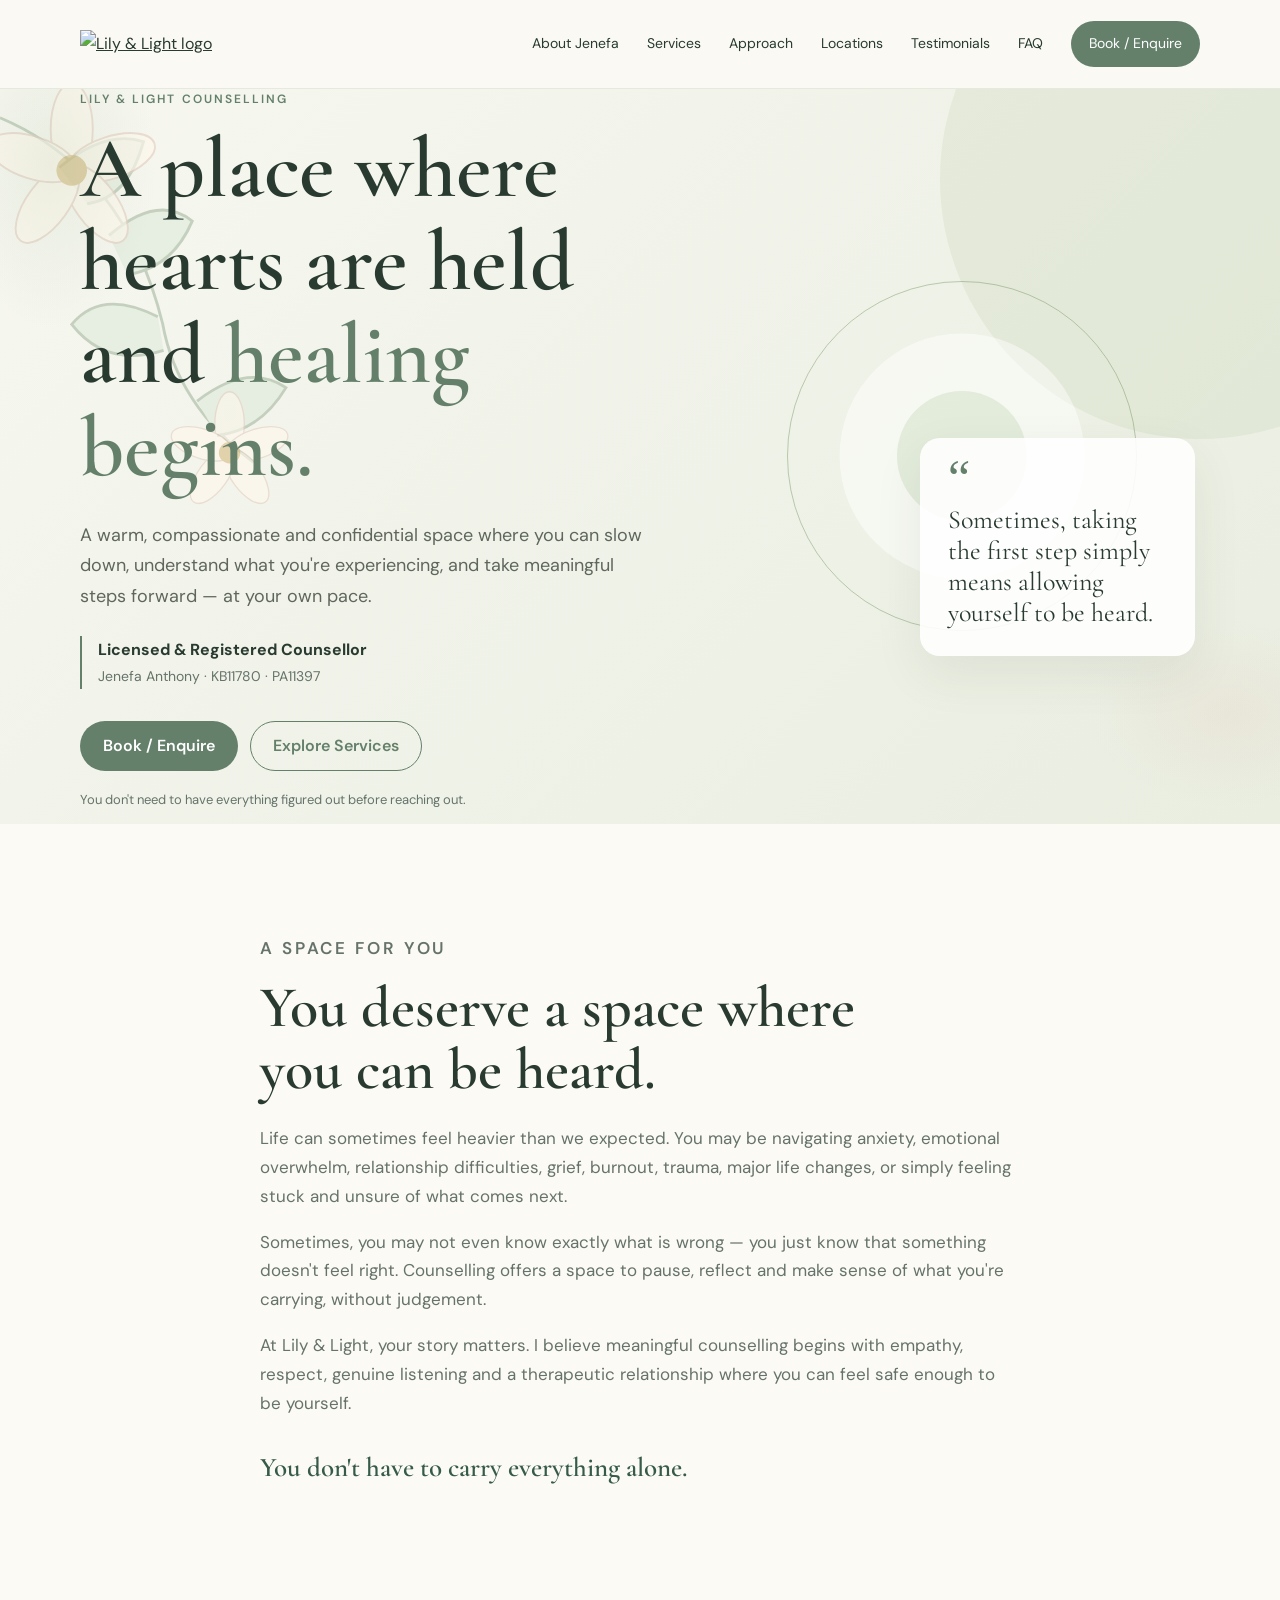
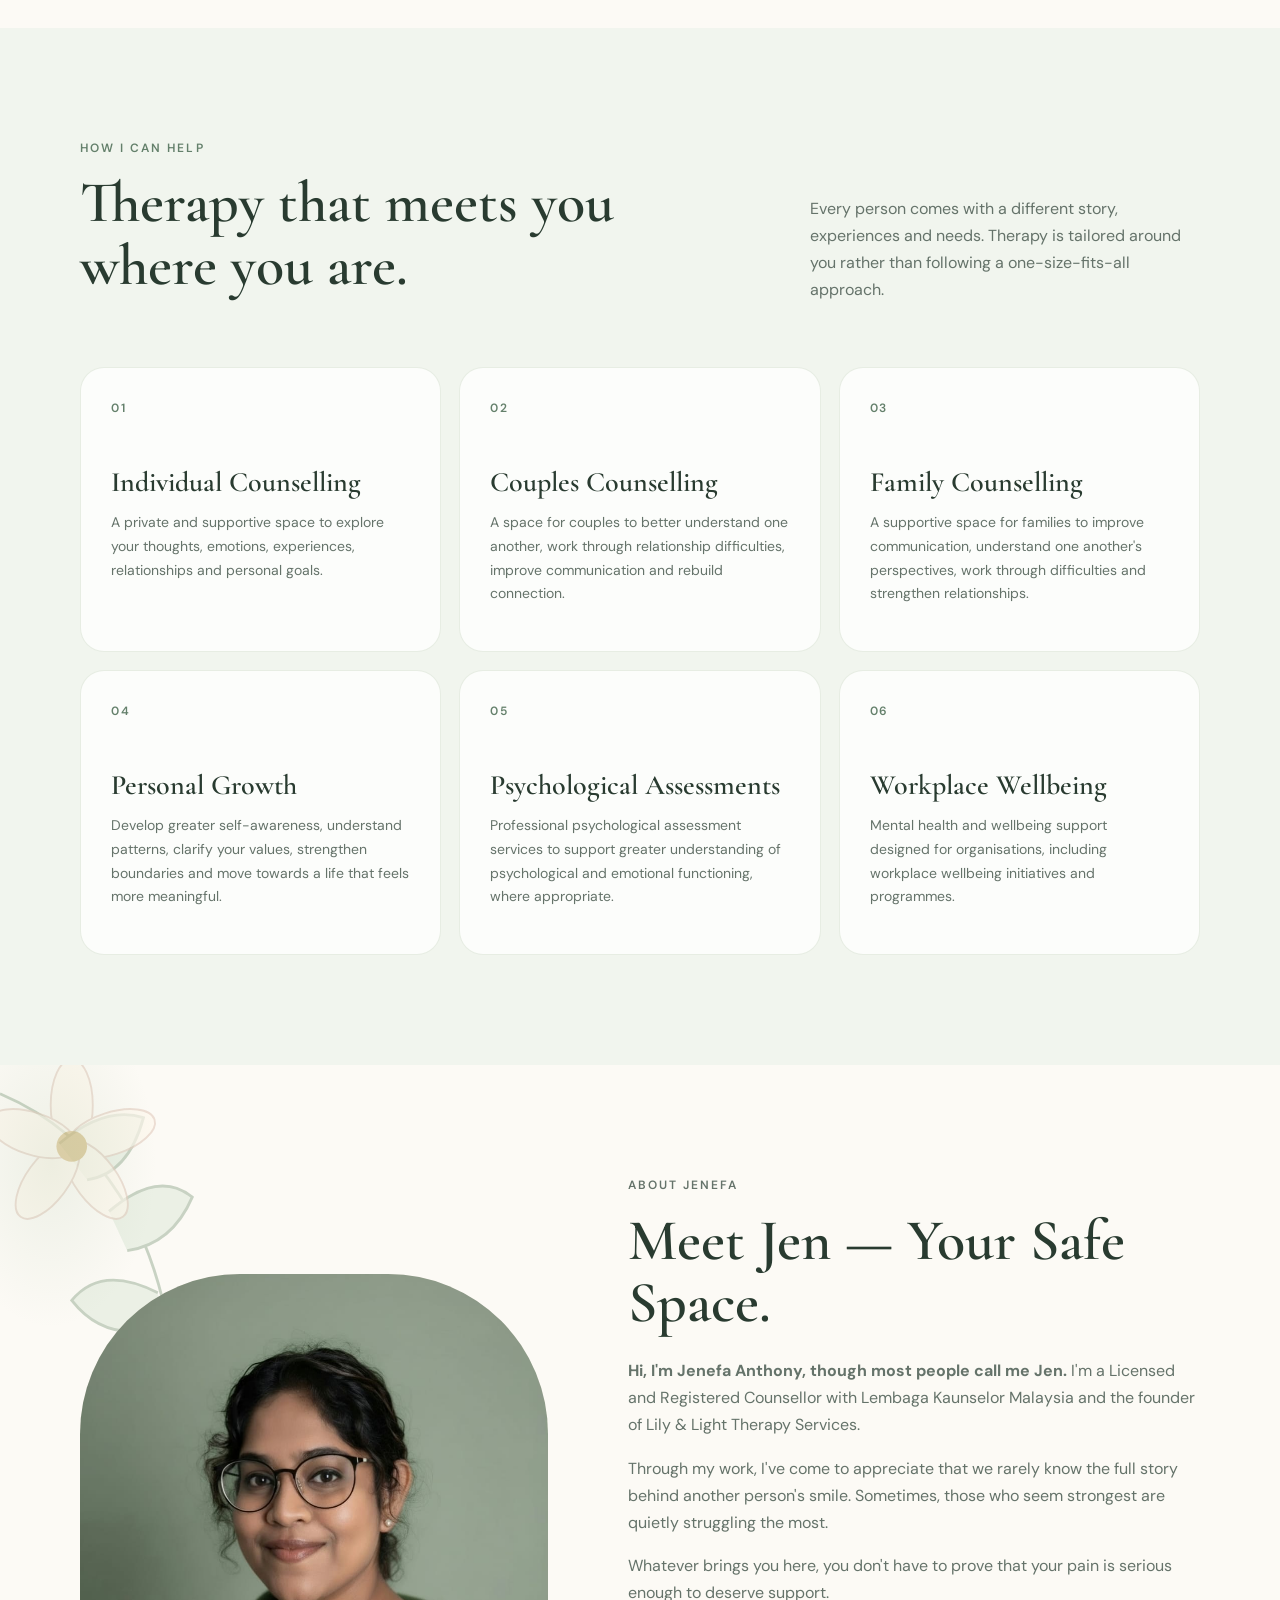
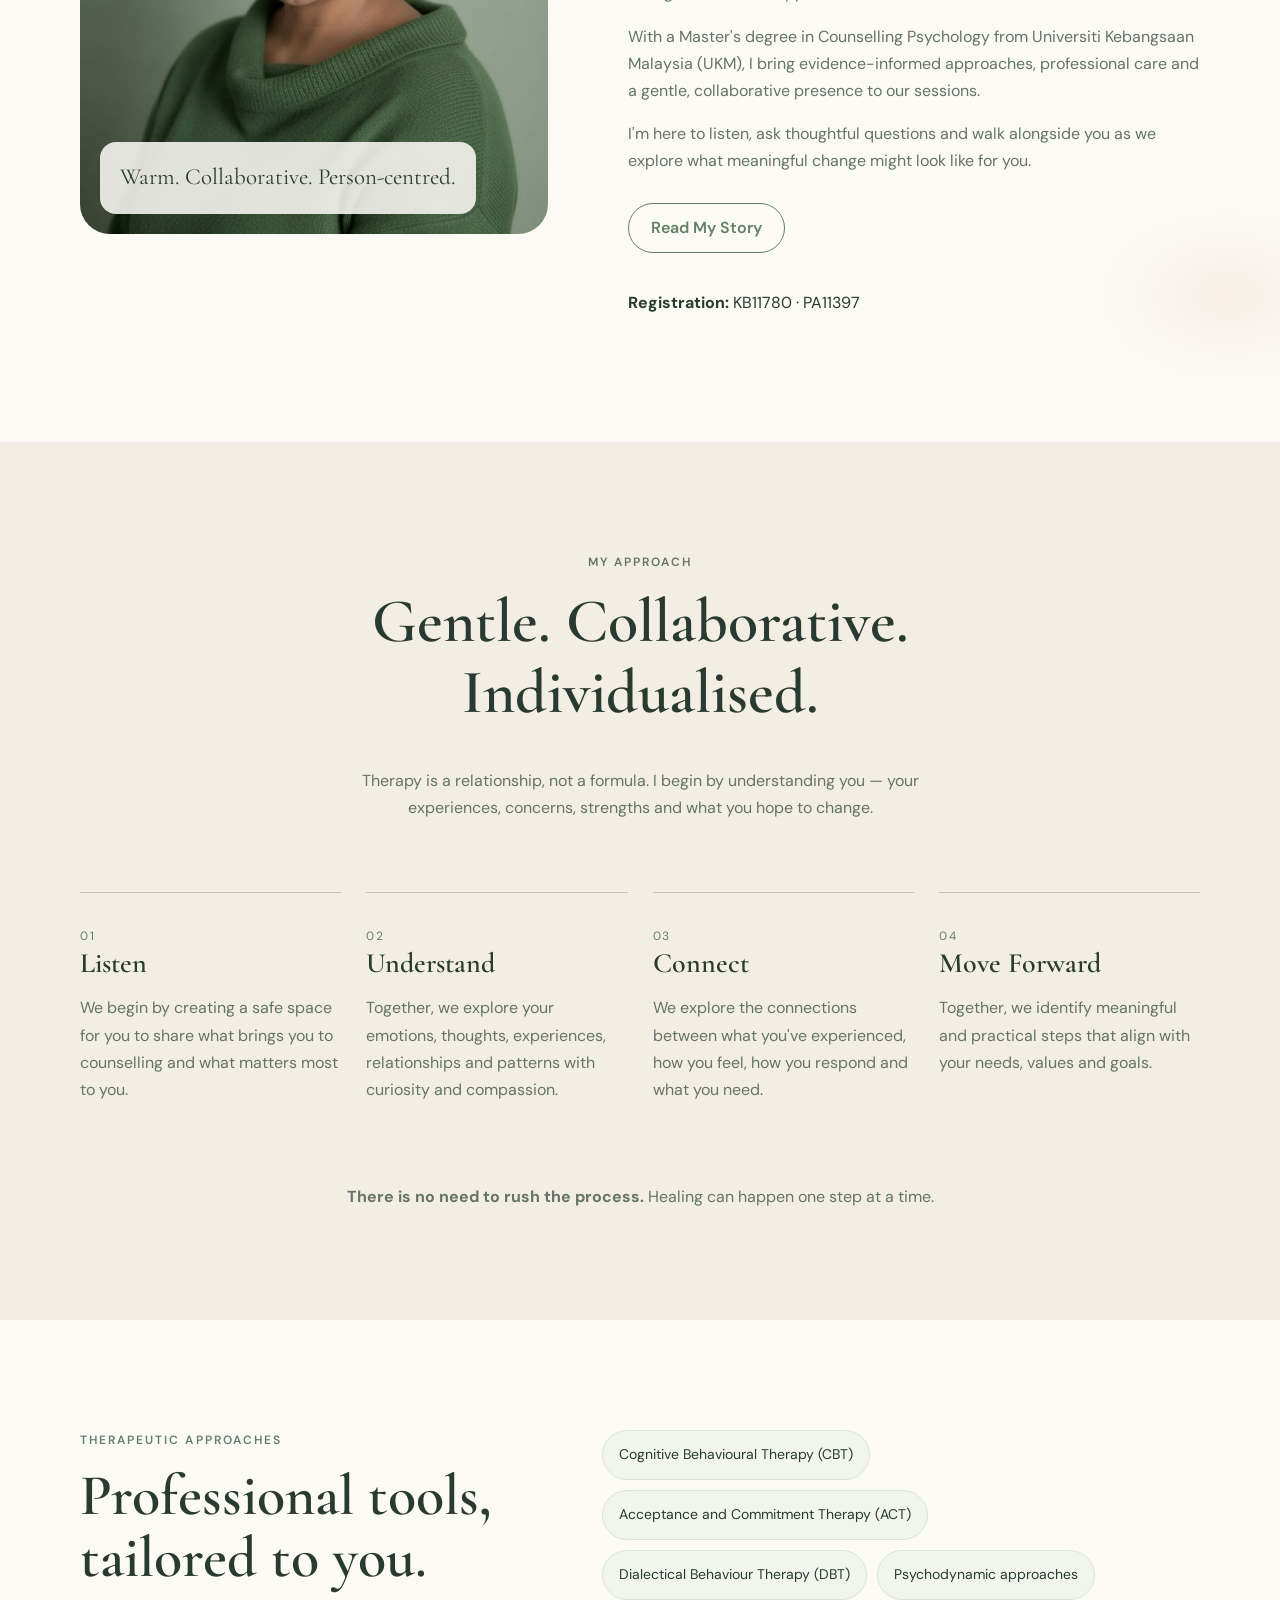
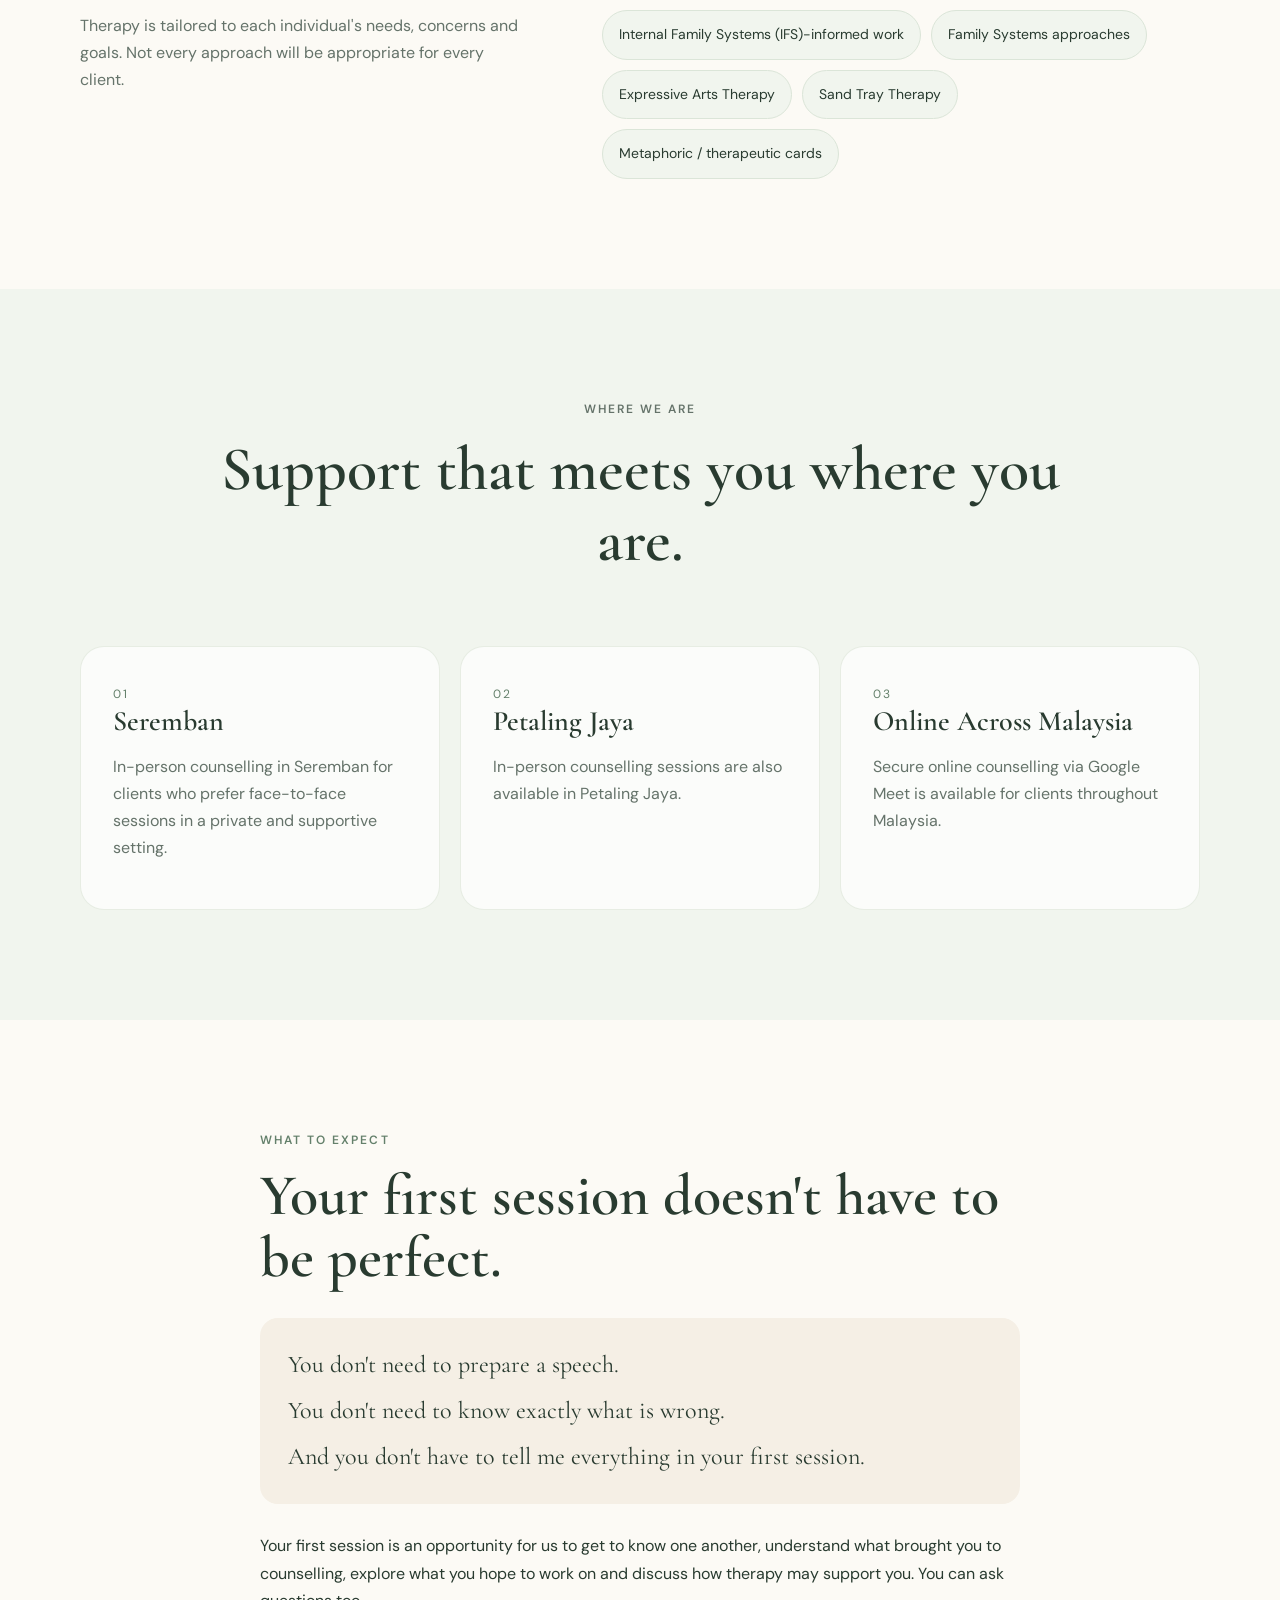
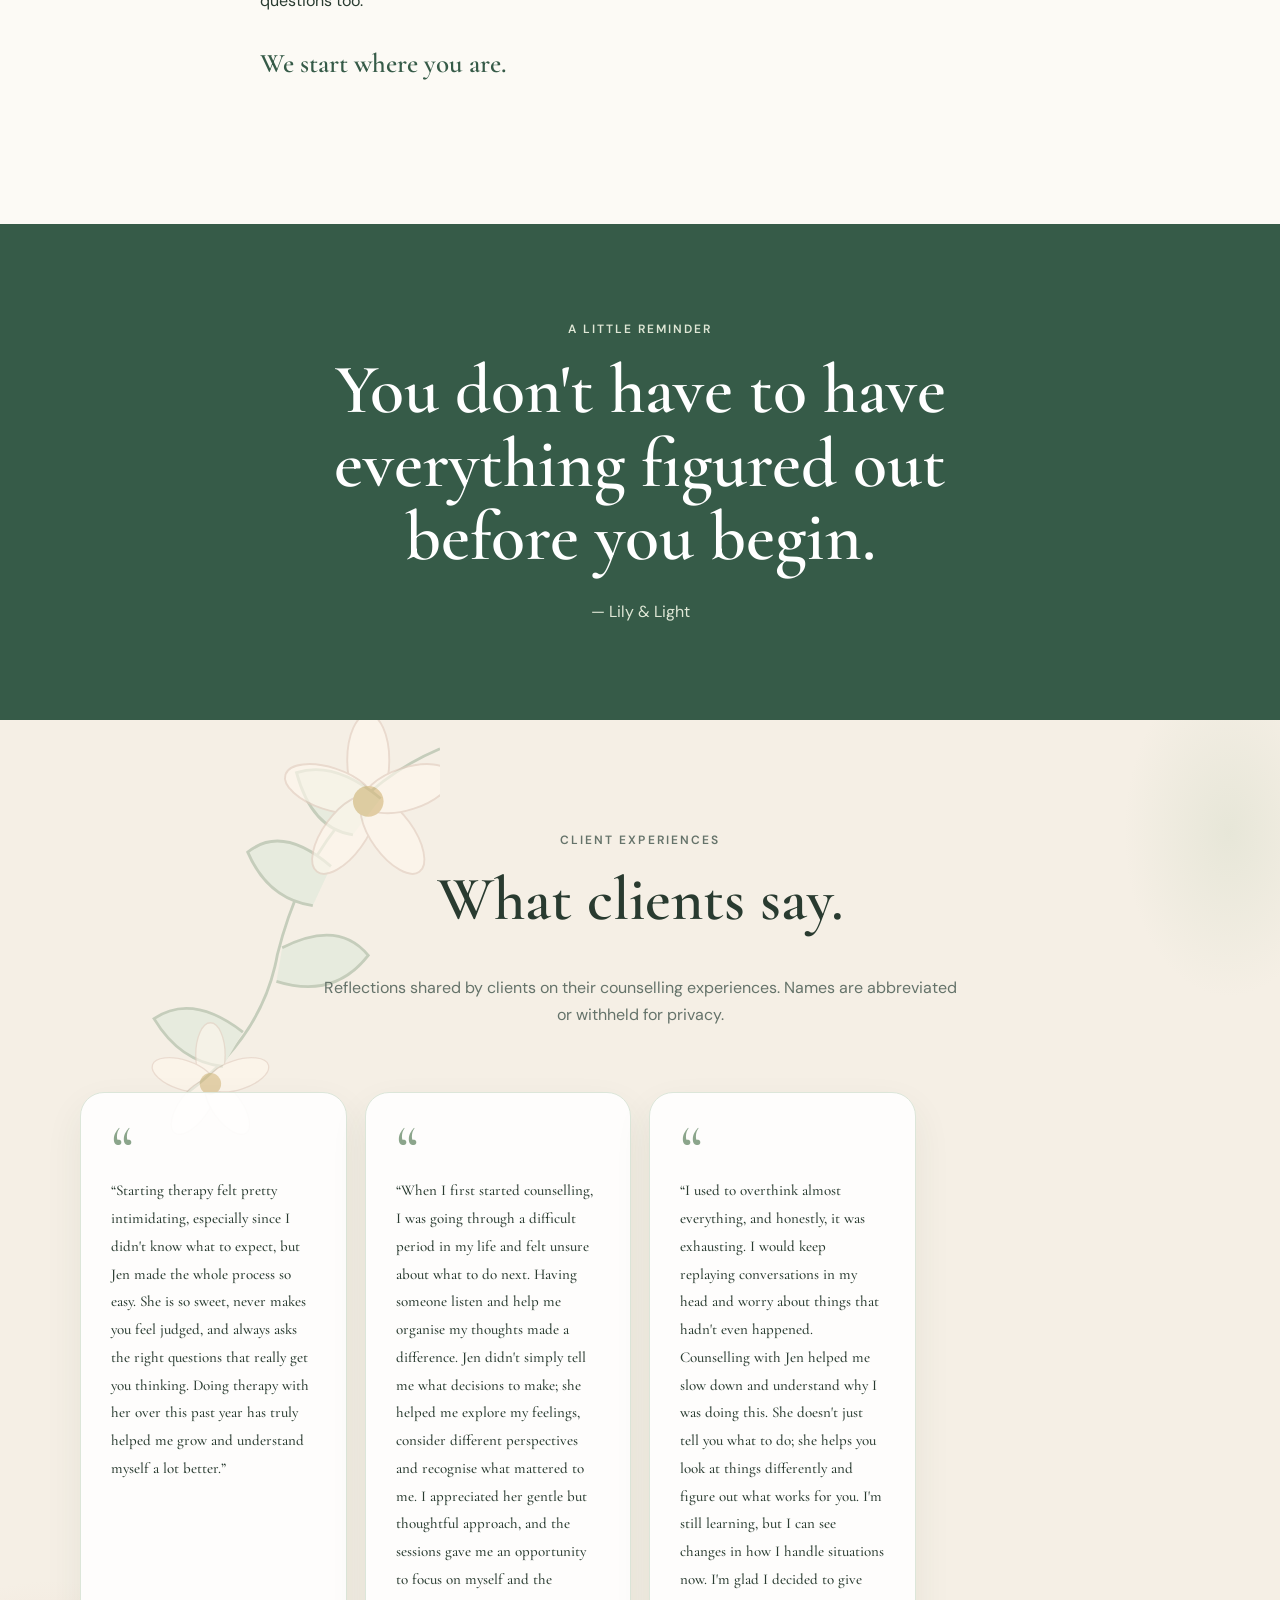
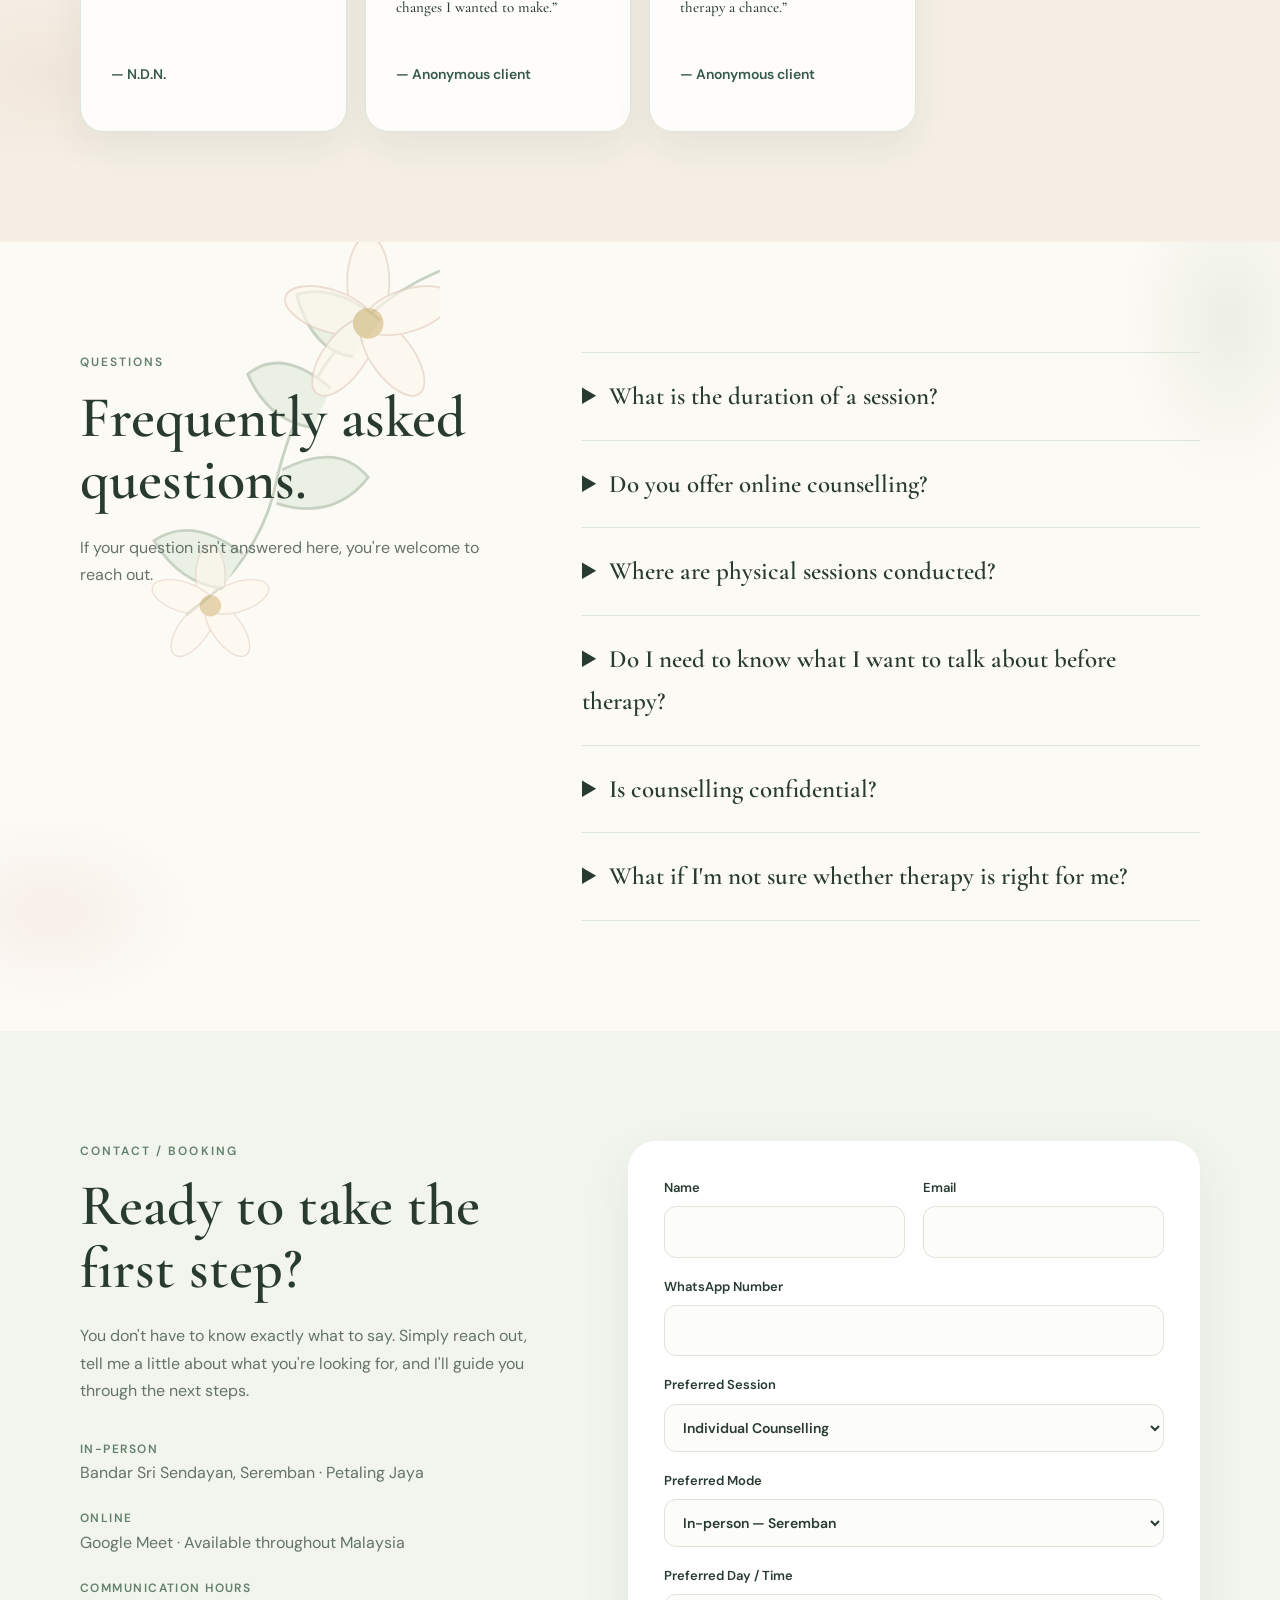
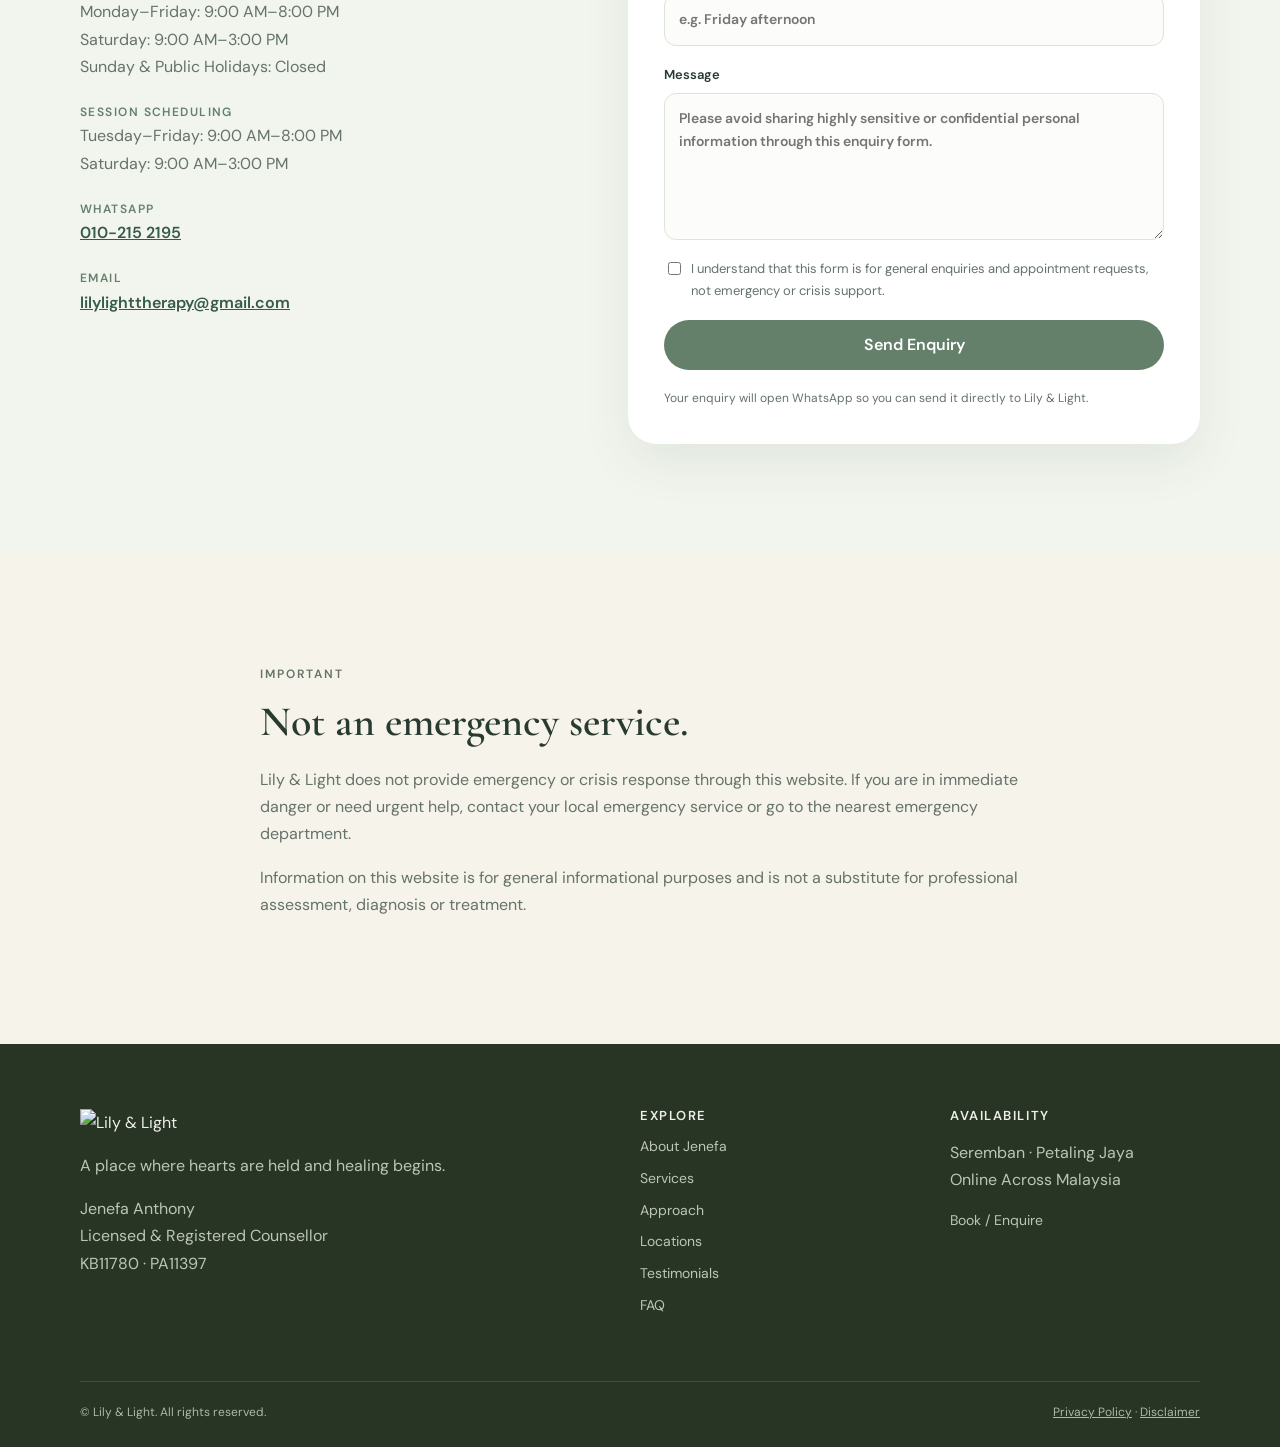
==== index.html @ 62857e17 "Latest Version" ====
<!doctype html>
<html lang="en">
<head>
  <meta charset="utf-8">
  <meta name="viewport" content="width=device-width, initial-scale=1">
  <meta name="description" content="Lily & Light offers warm, compassionate and confidential counselling with Jenefa Anthony, Licensed & Registered Counsellor. In-person in Seremban and Petaling Jaya, and online across Malaysia.">
  <meta name="keywords" content="counselling Malaysia, counsellor Seremban, counsellor Petaling Jaya, online counselling Malaysia, couples counselling, Lily and Light">
  <meta name="author" content="Lily & Light">
  <meta name="theme-color" content="#55783c">
  <meta property="og:title" content="Lily & Light | Counselling with Jenefa Anthony">
  <meta property="og:description" content="A place where hearts are held and healing begins.">
  <meta property="og:type" content="website">
  <meta property="og:image" content="jenefa.jpg">
  <title>Lily & Light | Counselling with Jenefa Anthony</title>
  <link rel="icon" href="favicon.svg" type="image/svg+xml">
  <link rel="stylesheet" href="style.css">
</head>
<body>
  <a class="skip-link" href="#main">Skip to content</a>
  <header class="site-header" id="top">
    <div class="container nav-wrap">
      <a class="brand" href="#home" aria-label="Lily & Light home"><img src="logo.png" alt="Lily & Light logo"></a>
      <button class="menu-toggle" type="button" aria-expanded="false" aria-controls="site-nav" aria-label="Open menu"><span></span><span></span><span></span></button>
      <nav id="site-nav" class="site-nav" aria-label="Primary navigation">
        <a href="#about">About Jenefa</a><a href="#services">Services</a><a href="#approach">Approach</a><a href="#locations">Locations</a><a href="#testimonials">Testimonials</a><a href="#faq">FAQ</a><a href="#contact" class="nav-cta">Book / Enquire</a>
      </nav>
    </div>
  </header>

  <main id="main">
    <section class="hero" id="home">
      <div class="hero-glow"></div>
      <div class="container hero-grid">
        <div class="hero-copy">
          <p class="eyebrow">LILY &amp; LIGHT COUNSELLING</p>
          <h1>A place where hearts are held and <em>healing begins.</em></h1>
          <p class="hero-text">A warm, compassionate and confidential space where you can slow down, understand what you're experiencing, and take meaningful steps forward — at your own pace.</p>
          <div class="credential"><strong>Licensed &amp; Registered Counsellor</strong><span>Jenefa Anthony · KB11780 · PA11397</span></div>
          <div class="hero-actions"><a class="button button-primary" href="#contact">Book / Enquire</a><a class="button button-ghost" href="#services">Explore Services</a></div>
          <p class="microcopy">You don't need to have everything figured out before reaching out.</p>
        </div>
        <div class="hero-art" aria-hidden="true"><div class="sun-ring"></div><div class="quote-card"><span class="quote-mark">“</span><p>Sometimes, taking the first step simply means allowing yourself to be heard.</p></div></div>
      </div>
    </section>

    <section class="intro section">
      <div class="container narrow">
        <p class="eyebrow">A SPACE FOR YOU</p><h2>You deserve a space where you can be heard.</h2>
        <p>Life can sometimes feel heavier than we expected. You may be navigating anxiety, emotional overwhelm, relationship difficulties, grief, burnout, trauma, major life changes, or simply feeling stuck and unsure of what comes next.</p>
        <p>Sometimes, you may not even know exactly what is wrong — you just know that something doesn't feel right. Counselling offers a space to pause, reflect and make sense of what you're carrying, without judgement.</p>
        <p>At Lily &amp; Light, your story matters. I believe meaningful counselling begins with empathy, respect, genuine listening and a therapeutic relationship where you can feel safe enough to be yourself.</p>
        <p class="callout">You don't have to carry everything alone.</p>
      </div>
    </section>

    <section class="section services-section" id="services">
      <div class="container">
        <div class="section-heading"><div><p class="eyebrow">HOW I CAN HELP</p><h2>Therapy that meets you where you are.</h2></div><p>Every person comes with a different story, experiences and needs. Therapy is tailored around you rather than following a one-size-fits-all approach.</p></div>
        <div class="service-grid service-grid-wide">
          <article class="service-card"><div class="icon">01</div><h3>Individual Counselling</h3><p>A private and supportive space to explore your thoughts, emotions, experiences, relationships and personal goals.</p></article>
          <article class="service-card"><div class="icon">02</div><h3>Couples Counselling</h3><p>A space for couples to better understand one another, work through relationship difficulties, improve communication and rebuild connection.</p></article>
          <article class="service-card"><div class="icon">03</div><h3>Family Counselling</h3><p>A supportive space for families to improve communication, understand one another's perspectives, work through difficulties and strengthen relationships.</p></article>
          <article class="service-card"><div class="icon">04</div><h3>Personal Growth</h3><p>Develop greater self-awareness, understand patterns, clarify your values, strengthen boundaries and move towards a life that feels more meaningful.</p></article>
          <article class="service-card"><div class="icon">05</div><h3>Psychological Assessments</h3><p>Professional psychological assessment services to support greater understanding of psychological and emotional functioning, where appropriate.</p></article>
          <article class="service-card"><div class="icon">06</div><h3>Workplace Wellbeing</h3><p>Mental health and wellbeing support designed for organisations, including workplace wellbeing initiatives and programmes.</p></article>
        </div>
      </div>
    </section>

    <!-- Profile photo: upload your image as jenefa.jpg in the same folder as index.html. -->
    <section class="split-section section" id="about">
      <div class="container split-grid">
        <div class="image-panel profile-image-panel">
          <img src="jenefa.jpg" alt="Jenefa Anthony, Licensed and Registered Counsellor" class="profile-photo">
          <p class="image-caption">Warm. Collaborative. Person-centred.</p>
        </div>
        <div class="content-panel"><p class="eyebrow">ABOUT JENEFA</p><h2>Meet Jen — Your Safe Space.</h2>
<p><strong>Hi, I'm Jenefa Anthony, though most people call me Jen.</strong> I'm a Licensed and Registered Counsellor with Lembaga Kaunselor Malaysia and the founder of Lily &amp; Light Therapy Services.</p>
<p>Through my work, I've come to appreciate that we rarely know the full story behind another person's smile. Sometimes, those who seem strongest are quietly struggling the most.</p>
<p>Whatever brings you here, you don't have to prove that your pain is serious enough to deserve support.</p>
<p>With a Master's degree in Counselling Psychology from Universiti Kebangsaan Malaysia (UKM), I bring evidence-informed approaches, professional care and a gentle, collaborative presence to our sessions.</p>
<p>I'm here to listen, ask thoughtful questions and walk alongside you as we explore what meaningful change might look like for you.</p>
<a class="button button-ghost about-read-more" href="meet-jen.html">Read My Story</a>
<p class="registration"><strong>Registration:</strong> KB11780 · PA11397</p></div>
      </div>
    </section>

    <section class="approach section" id="approach">
      <div class="container">
        <div class="section-heading centered"><p class="eyebrow">MY APPROACH</p><h2>Gentle. Collaborative. Individualised.</h2><p>Therapy is a relationship, not a formula. I begin by understanding you — your experiences, concerns, strengths and what you hope to change.</p></div>
        <div class="approach-grid approach-four">
          <div><span>01</span><h3>Listen</h3><p>We begin by creating a safe space for you to share what brings you to counselling and what matters most to you.</p></div>
          <div><span>02</span><h3>Understand</h3><p>Together, we explore your emotions, thoughts, experiences, relationships and patterns with curiosity and compassion.</p></div>
          <div><span>03</span><h3>Connect</h3><p>We explore the connections between what you've experienced, how you feel, how you respond and what you need.</p></div>
          <div><span>04</span><h3>Move Forward</h3><p>Together, we identify meaningful and practical steps that align with your needs, values and goals.</p></div>
        </div>
        <p class="approach-note"><strong>There is no need to rush the process.</strong> Healing can happen one step at a time.</p>
      </div>
    </section>

    <section class="section methods">
      <div class="container methods-grid"><div><p class="eyebrow">THERAPEUTIC APPROACHES</p><h2>Professional tools, tailored to you.</h2><p>Therapy is tailored to each individual's needs, concerns and goals. Not every approach will be appropriate for every client.</p></div>
        <div class="method-list"><span>Cognitive Behavioural Therapy (CBT)</span><span>Acceptance and Commitment Therapy (ACT)</span><span>Dialectical Behaviour Therapy (DBT)</span><span>Psychodynamic approaches</span><span>Internal Family Systems (IFS)-informed work</span><span>Family Systems approaches</span><span>Expressive Arts Therapy</span><span>Sand Tray Therapy</span><span>Metaphoric / therapeutic cards</span></div>
      </div>
    </section>

    <section class="section locations" id="locations">
      <div class="container"><div class="section-heading centered"><p class="eyebrow">WHERE WE ARE</p><h2>Support that meets you where you are.</h2></div>
        <div class="location-grid"><article><span>01</span><h3>Seremban</h3><p>In-person counselling in Seremban for clients who prefer face-to-face sessions in a private and supportive setting.</p></article><article><span>02</span><h3>Petaling Jaya</h3><p>In-person counselling sessions are also available in Petaling Jaya.</p></article><article><span>03</span><h3>Online Across Malaysia</h3><p>Secure online counselling via Google Meet is available for clients throughout Malaysia.</p></article></div>
      </div>
    </section>

    <section class="section expect">
      <div class="container narrow"><p class="eyebrow">WHAT TO EXPECT</p><h2>Your first session doesn't have to be perfect.</h2><div class="expect-lines"><p>You don't need to prepare a speech.</p><p>You don't need to know exactly what is wrong.</p><p>And you don't have to tell me everything in your first session.</p></div><p>Your first session is an opportunity for us to get to know one another, understand what brought you to counselling, explore what you hope to work on and discuss how therapy may support you. You can ask questions too.</p><p class="callout">We start where you are.</p></div>
    </section>

    <section class="quote-section"><div class="container quote-inner"><p class="eyebrow">A LITTLE REMINDER</p><blockquote>You don't have to have everything figured out before you begin.</blockquote><p class="quote-sign">— Lily &amp; Light</p></div></section>


    <section class="section testimonials" id="testimonials">
      <div class="container">
        <div class="section-heading centered">
          <p class="eyebrow">CLIENT EXPERIENCES</p>
          <h2>What clients say.</h2>
          <p>Reflections shared by clients on their counselling experiences. Names are abbreviated or withheld for privacy.</p>
        </div>
        <div class="service-grid"><article class="service-card testimonial-card"><span class="testimonial-mark" aria-hidden="true">“</span><blockquote>“Starting therapy felt pretty intimidating, especially since I didn&#x27;t know what to expect, but Jen made the whole process so easy. She is so sweet, never makes you feel judged, and always asks the right questions that really get you thinking. Doing therapy with her over this past year has truly helped me grow and understand myself a lot better.”</blockquote><p class="testimonial-author">— N.D.N.</p></article>
<article class="service-card testimonial-card"><span class="testimonial-mark" aria-hidden="true">“</span><blockquote>“When I first started counselling, I was going through a difficult period in my life and felt unsure about what to do next. Having someone listen and help me organise my thoughts made a difference. Jen didn&#x27;t simply tell me what decisions to make; she helped me explore my feelings, consider different perspectives and recognise what mattered to me. I appreciated her gentle but thoughtful approach, and the sessions gave me an opportunity to focus on myself and the changes I wanted to make.”</blockquote><p class="testimonial-author">— Anonymous client</p></article>
<article class="service-card testimonial-card"><span class="testimonial-mark" aria-hidden="true">“</span><blockquote>“I used to overthink almost everything, and honestly, it was exhausting. I would keep replaying conversations in my head and worry about things that hadn&#x27;t even happened. Counselling with Jen helped me slow down and understand why I was doing this. She doesn&#x27;t just tell you what to do; she helps you look at things differently and figure out what works for you. I&#x27;m still learning, but I can see changes in how I handle situations now. I&#x27;m glad I decided to give therapy a chance.”</blockquote><p class="testimonial-author">— Anonymous client</p></article></div>
      </div>
    </section>

    <section class="faq section" id="faq">
      <div class="container faq-grid"><div><p class="eyebrow">QUESTIONS</p><h2>Frequently asked questions.</h2><p class="faq-intro">If your question isn't answered here, you're welcome to reach out.</p></div>
        <div class="accordion">
          <details><summary>What is the duration of a session?</summary><p>Individual counselling sessions are <strong>60 minutes</strong>, while couples counselling sessions are <strong>90 minutes</strong>.</p></details>
          <details><summary>Do you offer online counselling?</summary><p>Yes. Online counselling is available via Google Meet for clients throughout Malaysia.</p></details>
          <details><summary>Where are physical sessions conducted?</summary><p>In-person counselling is available in <strong>Bandar Sri Sendayan, Seremban</strong>, and <strong>Petaling Jaya</strong>.</p></details>
          <details><summary>Do I need to know what I want to talk about before therapy?</summary><p>No. You don't need to have everything figured out before reaching out. We can begin by exploring what is currently happening and what brought you to counselling.</p></details>
          <details><summary>Is counselling confidential?</summary><p>Counselling is confidential within the applicable professional, legal and safeguarding requirements. The limits of confidentiality will be explained clearly during the counselling process and informed consent.</p></details>
          <details><summary>What if I'm not sure whether therapy is right for me?</summary><p>That's completely okay. You can reach out with your questions first. We can discuss what you're looking for and whether counselling may be appropriate for your needs.</p></details>
        </div>
      </div>
    </section>
    <section class="contact section" id="contact">
      <div class="container contact-grid"><div class="contact-copy"><p class="eyebrow">CONTACT / BOOKING</p><h2>Ready to take the first step?</h2><p>You don't have to know exactly what to say. Simply reach out, tell me a little about what you're looking for, and I'll guide you through the next steps.</p>
        <div class="contact-details">
          <div><span>In-person</span><p>Bandar Sri Sendayan, Seremban · Petaling Jaya</p></div>
          <div><span>Online</span><p>Google Meet · Available throughout Malaysia</p></div>
          <div><span>Communication Hours</span><p>Monday–Friday: 9:00 AM–8:00 PM<br>Saturday: 9:00 AM–3:00 PM<br>Sunday &amp; Public Holidays: Closed</p></div>
          <div><span>Session Scheduling</span><p>Tuesday–Friday: 9:00 AM–8:00 PM<br>Saturday: 9:00 AM–3:00 PM</p></div>
          <div><span>WhatsApp</span><p><a href="https://wa.me/60102152195" target="_blank" rel="noopener">010-215 2195</a></p></div>
          <div><span>Email</span><p><a href="mailto:lilylighttherapy@gmail.com">lilylighttherapy@gmail.com</a></p></div>
        </div>
      </div>

      <form class="booking-form" id="bookingForm">
        <div class="form-row"><label>Name<input type="text" name="name" autocomplete="name" required></label><label>Email<input type="email" name="email" autocomplete="email" required></label></div>
        <label>WhatsApp Number<input type="tel" name="whatsapp" autocomplete="tel"></label>
        <label>Preferred Session<select name="enquiry"><option>Individual Counselling</option><option>Couples Counselling</option><option>Family Counselling</option><option>Personal Growth</option><option>Psychological Assessment</option><option>Workplace Wellbeing</option><option>Not sure / I'd like to enquire</option></select></label>
        <label>Preferred Mode<select name="mode"><option>In-person — Seremban</option><option>In-person — Petaling Jaya</option><option>Online</option><option>Not sure</option></select></label>
        <label>Preferred Day / Time<input type="text" name="preferred_time" placeholder="e.g. Friday afternoon"></label>
        <label>Message<textarea name="message" rows="5" placeholder="Please avoid sharing highly sensitive or confidential personal information through this enquiry form."></textarea></label>
        <label class="consent"><input type="checkbox" required><span>I understand that this form is for general enquiries and appointment requests, not emergency or crisis support.</span></label>
        <button class="button button-primary" type="submit">Send Enquiry</button>
        <p class="form-note" id="formNote">Your enquiry will open WhatsApp so you can send it directly to Lily &amp; Light.</p>
      </form></div>
    </section>

    <section class="disclaimer section"><div class="container narrow"><p class="eyebrow">IMPORTANT</p><h2>Not an emergency service.</h2><p>Lily &amp; Light does not provide emergency or crisis response through this website. If you are in immediate danger or need urgent help, contact your local emergency service or go to the nearest emergency department.</p><p>Information on this website is for general informational purposes and is not a substitute for professional assessment, diagnosis or treatment.</p></div></section>
  </main>

  <footer class="site-footer"><div class="container footer-grid"><div><img src="logo.png" alt="Lily & Light" class="footer-logo"><p>A place where hearts are held and healing begins.</p><p>Jenefa Anthony<br>Licensed &amp; Registered Counsellor<br>KB11780 · PA11397</p></div><div><h3>Explore</h3><a href="#about">About Jenefa</a><a href="#services">Services</a><a href="#approach">Approach</a><a href="#locations">Locations</a><a href="#testimonials">Testimonials</a><a href="#faq">FAQ</a></div><div><h3>Availability</h3><p>Seremban · Petaling Jaya<br>Online Across Malaysia</p><a href="#contact">Book / Enquire</a></div></div><div class="container footer-bottom"><span>© <span id="year"></span> Lily &amp; Light. All rights reserved.</span><span><a href="privacy.html">Privacy Policy</a> · <a href="disclaimer.html">Disclaimer</a></span></div></footer>
  <script src="script.js"></script>
</body>
</html>
---- style.css ----
@import url('https://fonts.googleapis.com/css2?family=Cormorant+Garamond:wght@500;600;700&family=DM+Sans:wght@400;500;600&display=swap');

:root {
  --green: #55783c;
  --green-dark: #36562a;
  --green-soft: #dfe7d6;
  --sage: #eef1e8;
  --cream: #faf9f4;
  --warm: #f2ede2;
  --ink: #293027;
  --muted: #6f766b;
  --line: #d9dfd3;
  --white: #ffffff;
  --shadow: 0 18px 50px rgba(45, 63, 39, .08);
  --radius: 24px;
}

* { box-sizing: border-box; }
html { scroll-behavior: smooth; }
body {
  margin: 0;
  color: var(--ink);
  background: var(--cream);
  font-family: "DM Sans", Arial, sans-serif;
  line-height: 1.7;
}
img { max-width: 100%; display: block; }
a { color: inherit; }
.container { width: min(1120px, calc(100% - 40px)); margin: 0 auto; }
.narrow { max-width: 760px; }
.section { padding: 110px 0; }

.skip-link {
  position: fixed; left: 12px; top: -60px; z-index: 1000;
  background: var(--green-dark); color: white; padding: 10px 14px;
}
.skip-link:focus { top: 12px; }

.site-header {
  position: sticky; top: 0; z-index: 100;
  background: rgba(250,249,244,.93);
  backdrop-filter: blur(14px);
  border-bottom: 1px solid rgba(85,120,60,.12);
}
.nav-wrap { min-height: 88px; display: flex; align-items: center; justify-content: space-between; gap: 24px; }
.brand img { width: 180px; height: auto; }
.site-nav { display: flex; align-items: center; gap: 28px; font-size: 14px; }
.site-nav a { text-decoration: none; color: var(--ink); }
.site-nav a:hover { color: var(--green); }
.nav-cta {
  background: var(--green);
  color: white !important;
  padding: 11px 18px;
  border-radius: 999px;
}
.menu-toggle { display: none; border: 0; background: transparent; padding: 8px; }
.menu-toggle span { display: block; width: 25px; height: 2px; background: var(--ink); margin: 5px; }

.hero {
  position: relative; overflow: hidden;
  background: linear-gradient(135deg, #f7f7f0 0%, #e9eee1 100%);
  min-height: 690px;
  display: flex; align-items: center;
}
.hero-glow {
  position: absolute; width: 520px; height: 520px; border-radius: 50%;
  background: rgba(190, 205, 170, .24); right: -180px; top: -170px;
}
.hero-grid { display: grid; grid-template-columns: 1.1fr .9fr; align-items: center; gap: 60px; position: relative; }
.eyebrow {
  margin: 0 0 14px;
  color: var(--green);
  letter-spacing: .17em;
  font-size: 12px;
  font-weight: 600;
}
h1, h2, h3 { margin-top: 0; line-height: 1.08; font-family: "Cormorant Garamond", Georgia, serif; font-weight: 600; }
h1 { font-size: clamp(54px, 7vw, 86px); max-width: 720px; margin-bottom: 25px; }
h1 em { color: var(--green); font-style: normal; }
h2 { font-size: clamp(40px, 5vw, 58px); margin-bottom: 22px; }
h3 { font-size: 28px; margin-bottom: 12px; }
.hero-text { font-size: 18px; max-width: 630px; color: #5f675d; }
.hero-actions { display: flex; flex-wrap: wrap; gap: 12px; margin: 32px 0 18px; }
.button {
  display: inline-flex; justify-content: center; align-items: center;
  min-height: 50px; padding: 0 22px; border-radius: 999px;
  text-decoration: none; font: inherit; font-weight: 600; cursor: pointer;
  border: 1px solid transparent;
}
.button-primary { background: var(--green); color: white; }
.button-primary:hover { background: var(--green-dark); }
.button-ghost { border-color: var(--green); color: var(--green); background: transparent; }
.microcopy { color: var(--muted); font-size: 13px; }

.hero-art { min-height: 470px; position: relative; display: grid; place-items: center; }
.sun-ring {
  width: 350px; height: 350px; border: 1px solid rgba(85,120,60,.35);
  border-radius: 50%; position: relative;
}
.sun-ring::before, .sun-ring::after {
  content: ""; position: absolute; left: 50%; top: 50%;
  transform: translate(-50%,-50%); border-radius: 50%;
}
.sun-ring::before { width: 245px; height: 245px; background: rgba(255,255,255,.45); }
.sun-ring::after { width: 130px; height: 130px; background: rgba(205,220,191,.45); }
.quote-card {
  position: absolute; right: 5px; bottom: 35px; width: 275px;
  background: rgba(255,255,255,.9); padding: 28px; border-radius: 20px;
  box-shadow: var(--shadow);
}
.quote-card p { margin: 0; font-family: "Cormorant Garamond", Georgia, serif; font-size: 26px; line-height: 1.2; }
.quote-mark { color: var(--green); font: 50px Georgia, serif; line-height: .5; }

.intro { background: var(--cream); }
.intro h2 { max-width: 680px; }
.intro p { color: var(--muted); font-size: 17px; }

.services-section { background: var(--sage); }
.section-heading { display: flex; justify-content: space-between; align-items: end; gap: 50px; margin-bottom: 48px; }
.section-heading > p { max-width: 390px; color: var(--muted); }
.service-grid { display: grid; grid-template-columns: repeat(4,1fr); gap: 18px; }
.service-card {
  background: rgba(255,255,255,.74); border: 1px solid rgba(85,120,60,.12);
  border-radius: var(--radius); padding: 30px; min-height: 300px;
}
.service-card .icon { color: var(--green); font-size: 12px; letter-spacing: .15em; margin-bottom: 48px; font-weight: 600; }
.service-card p { color: var(--muted); font-size: 14px; }

.split-section { background: var(--cream); }
.split-grid { display: grid; grid-template-columns: .9fr 1.1fr; gap: 80px; align-items: center; }
.image-panel {
  min-height: 500px; border-radius: 160px 160px 30px 30px;
  background: linear-gradient(150deg, #dfe7d6, #f3eee3);
  position: relative; overflow: hidden; display: flex; align-items: end;
}
.botanical { position: absolute; inset: 50px 40px 80px; }
.botanical span {
  position: absolute; bottom: 0; left: 50%; width: 3px; height: 340px;
  background: var(--green); transform-origin: bottom; opacity: .45;
}
.botanical span:nth-child(1) { transform: rotate(-24deg); }
.botanical span:nth-child(2) { transform: rotate(16deg); }
.botanical span:nth-child(3) { transform: rotate(-48deg); height: 240px; }
.botanical span:nth-child(4) { transform: rotate(45deg); height: 270px; }
.image-caption {
  position: relative; z-index: 2; background: rgba(250,249,244,.88);
  padding: 16px 20px; margin: 0 20px 20px; border-radius: 16px;
  font-family: "Cormorant Garamond", Georgia, serif; font-size: 23px;
}
.content-panel p { color: var(--muted); }
.signature { color: var(--green) !important; font-family: "Cormorant Garamond", Georgia, serif; font-size: 24px; }

.approach { background: #f3eee3; }
.centered { display: block; text-align: center; max-width: 720px; margin-left: auto; margin-right: auto; }
.centered p:last-child { color: var(--muted); }
.approach-grid { display: grid; grid-template-columns: repeat(3,1fr); gap: 25px; margin-top: 55px; }
.approach-grid > div { padding: 28px 0; border-top: 1px solid rgba(85,120,60,.3); }
.approach-grid span { color: var(--green); font-size: 12px; letter-spacing: .15em; }
.approach-grid p { color: var(--muted); }

.quote-section { background: var(--green-dark); color: white; padding: 95px 0; text-align: center; }
.quote-section .eyebrow { color: #dfe7d6; }
blockquote { margin: 0 auto; max-width: 800px; font: 600 clamp(42px,6vw,70px)/1.05 "Cormorant Garamond", Georgia, serif; }

.faq { background: var(--cream); }
.faq-grid { display: grid; grid-template-columns: .8fr 1.2fr; gap: 90px; }
.faq-intro { color: var(--muted); }
.accordion details { border-top: 1px solid var(--line); padding: 22px 0; }
.accordion details:last-child { border-bottom: 1px solid var(--line); }
.accordion summary { cursor: pointer; font-family: "Cormorant Garamond", Georgia, serif; font-size: 25px; font-weight: 600; }
.accordion p { color: var(--muted); max-width: 680px; }

.contact { background: var(--sage); }
.contact-grid { display: grid; grid-template-columns: .9fr 1.1fr; gap: 80px; align-items: start; }
.contact-copy > p:not(.eyebrow) { color: var(--muted); max-width: 520px; }
.contact-details { margin-top: 35px; display: grid; gap: 22px; }
.contact-details span { display: block; color: var(--green); font-size: 12px; letter-spacing: .12em; text-transform: uppercase; font-weight: 600; }
.contact-details a { color: var(--green-dark); font-weight: 600; }
.contact-details p { margin: 0; color: var(--muted); }

.booking-form {
  background: white; padding: 36px; border-radius: 28px; box-shadow: var(--shadow);
  display: grid; gap: 18px;
}
.form-row { display: grid; grid-template-columns: 1fr 1fr; gap: 18px; }
label { display: grid; gap: 7px; font-size: 13px; font-weight: 600; }
input, select, textarea {
  width: 100%; border: 1px solid var(--line); border-radius: 12px;
  padding: 13px 14px; background: #fcfcfa; color: var(--ink);
  font: inherit; font-size: 14px; outline: none;
}
input:focus, select:focus, textarea:focus { border-color: var(--green); box-shadow: 0 0 0 3px rgba(85,120,60,.10); }
textarea { resize: vertical; }
.consent { grid-template-columns: auto 1fr; align-items: start; font-weight: 400; color: var(--muted); }
.consent input { width: auto; margin-top: 4px; }
.form-note { margin: 0; font-size: 12px; color: var(--muted); }

.disclaimer { background: #f6f3eb; }
.disclaimer h2 { font-size: 42px; }
.disclaimer p { color: var(--muted); }

.site-footer { background: #283424; color: #edf0e9; padding: 65px 0 25px; }
.footer-grid { display: grid; grid-template-columns: 2fr 1fr 1fr; gap: 60px; }
.footer-logo { width: 210px; filter: brightness(0) invert(1); opacity: .9; margin-bottom: 12px; }
.footer-grid p { color: #bdc5b9; }
.footer-grid h3 { font-family: "DM Sans", sans-serif; font-size: 13px; text-transform: uppercase; letter-spacing: .12em; }
.footer-grid a { display: block; color: #bdc5b9; text-decoration: none; margin: 8px 0; font-size: 14px; }
.footer-grid a:hover { color: white; }
.footer-bottom {
  margin-top: 55px; padding-top: 20px; border-top: 1px solid rgba(255,255,255,.12);
  display: flex; justify-content: space-between; gap: 20px; color: #aeb7aa; font-size: 12px;
}
.footer-bottom a { color: inherit; }

@media (max-width: 900px) {
  .site-nav { gap: 16px; }
  .service-grid { grid-template-columns: repeat(2,1fr); }
  .hero-grid, .split-grid, .contact-grid, .faq-grid { grid-template-columns: 1fr; }
  .hero { padding: 80px 0; }
  .hero-art { min-height: 380px; }
  .split-grid, .contact-grid, .faq-grid { gap: 45px; }
  .approach-grid { grid-template-columns: 1fr; gap: 0; }
}

@media (max-width: 700px) {
  .container { width: min(100% - 28px, 560px); }
  .section { padding: 75px 0; }
  .nav-wrap { min-height: 72px; }
  .brand img { width: 150px; }
  .menu-toggle { display: block; }
  .site-nav {
    display: none; position: absolute; top: 72px; left: 14px; right: 14px;
    background: white; padding: 20px; border-radius: 18px; box-shadow: var(--shadow);
    flex-direction: column; align-items: stretch;
  }
  .site-nav.open { display: flex; }
  .site-nav a { padding: 10px; }
  .nav-cta { text-align: center; }
  h1 { font-size: clamp(48px, 15vw, 68px); }
  .hero-grid { gap: 20px; }
  .hero-art { min-height: 300px; }
  .sun-ring { width: 270px; height: 270px; }
  .sun-ring::before { width: 190px; height: 190px; }
  .quote-card { width: 225px; right: 0; bottom: 10px; padding: 20px; }
  .quote-card p { font-size: 22px; }
  .section-heading { display: block; }
  .section-heading > p { margin-top: 18px; }
  .service-grid { grid-template-columns: 1fr; }
  .service-card { min-height: auto; }
  .image-panel { min-height: 390px; }
  .form-row { grid-template-columns: 1fr; }
  .booking-form { padding: 24px; }
  .footer-grid { grid-template-columns: 1fr 1fr; gap: 30px; }
  .footer-grid > div:first-child { grid-column: 1 / -1; }
  .footer-bottom { flex-direction: column; }
}

/* 2026 Lily & Light content refresh */
.credential { margin: 24px 0 0; padding-left: 16px; border-left: 2px solid var(--green); display: grid; gap: 2px; }
.credential span { color: var(--muted); font-size: 14px; }
.callout { color: var(--green-dark) !important; font-family: "Cormorant Garamond", Georgia, serif; font-size: 27px !important; font-weight: 600; }
.service-grid-wide { grid-template-columns: repeat(3, 1fr); }
.service-grid-wide .service-card { min-height: 285px; }
.small-quote { margin: 28px 0; padding: 24px 26px; border-left: 3px solid var(--green); background: var(--sage); font: 600 25px/1.3 "Cormorant Garamond", Georgia, serif; }
.registration { color: var(--ink) !important; }
.approach-four { grid-template-columns: repeat(4, 1fr); }
.approach-note { text-align: center; margin: 36px auto 0; color: var(--muted); }
.methods { background: var(--cream); }
.methods-grid { display: grid; grid-template-columns: .85fr 1.15fr; gap: 80px; align-items: start; }
.methods-grid > div:first-child > p:last-child { color: var(--muted); }
.method-list { display: flex; flex-wrap: wrap; gap: 10px; }
.method-list span { padding: 12px 16px; background: var(--sage); border: 1px solid var(--line); border-radius: 999px; font-size: 14px; }
.locations { background: var(--sage); }
.location-grid { display: grid; grid-template-columns: repeat(3,1fr); gap: 20px; }
.location-grid article { background: rgba(255,255,255,.72); border: 1px solid rgba(85,120,60,.12); border-radius: var(--radius); padding: 32px; }
.location-grid article > span { color: var(--green); font-size: 12px; letter-spacing: .15em; }
.location-grid p { color: var(--muted); }
.expect { background: var(--cream); }
.expect-lines { margin: 28px 0; padding: 22px 28px; border-radius: 18px; background: var(--warm); }
.expect-lines p { margin: 5px 0; font-family: "Cormorant Garamond", Georgia, serif; font-size: 24px; }
.quote-sign { margin: 24px 0 0; color: #dfe7d6; }
.session-prices { margin: 30px 0; display: grid; gap: 10px; }
.session-prices > div { background: rgba(255,255,255,.62); border: 1px solid var(--line); border-radius: 14px; padding: 14px 16px; display: flex; justify-content: space-between; gap: 18px; }
.session-prices span { color: var(--green-dark); }
@media (max-width: 900px) {
  .service-grid-wide { grid-template-columns: repeat(2,1fr); }
  .approach-four { grid-template-columns: repeat(2,1fr); }
  .methods-grid { grid-template-columns: 1fr; gap: 35px; }
  .location-grid { grid-template-columns: 1fr; }
}
@media (max-width: 700px) {
  .service-grid-wide, .approach-four { grid-template-columns: 1fr; }
  .session-prices > div { display: grid; gap: 2px; }
}


/* Profile photo */
.profile-image-panel {
  min-height: 560px;
  align-items: end;
  background: var(--warm);
}
.profile-photo {
  position: absolute;
  inset: 0;
  width: 100%;
  height: 100%;
  object-fit: cover;
  object-position: center 35%;
}
.profile-image-panel .image-caption {
  z-index: 3;
}

/* Testimonials */
.testimonials {
  background: var(--warm);
}
.testimonial-card {
  min-height: 260px;
  display: flex;
  flex-direction: column;
}
.testimonial-card blockquote {
  margin: 0;
  font: 500 25px/1.35 "Cormorant Garamond", Georgia, serif;
  max-width: none;
}
.testimonial-author {
  margin-top: auto;
  padding-top: 22px;
  color: var(--green-dark) !important;
  font-weight: 600;
}


@media (max-width: 700px) {
  .profile-image-panel {
    min-height: 430px;
    border-radius: 100px 100px 24px 24px;
  }
}
/* Lily & Light – Section heading alignment fix */

.approach .section-heading,
.locations .section-heading,
.testimonials .section-heading {
  display: flex;
  flex-direction: column;
  align-items: center;
  justify-content: center;
  text-align: center;
  max-width: 900px;
  margin: 0 auto 48px;
  gap: 0;
}

.approach .section-heading h2,
.locations .section-heading h2,
.testimonials .section-heading h2 {
  font-size: clamp(38px, 5vw, 62px);
  line-height: 1.15;
  max-width: 850px;
  margin: 0 auto 22px;
  text-align: center;
}

.approach .section-heading p,
.locations .section-heading p,
.testimonials .section-heading p {
  text-align: center;
  margin-left: auto;
  margin-right: auto;
}

.approach .section-heading p:last-child,
.locations .section-heading p:last-child,
.testimonials .section-heading p:last-child {
  max-width: 650px;
  line-height: 1.7;
}

@media (max-width: 700px) {
  .approach .section-heading h2,
  .locations .section-heading h2,
  .testimonials .section-heading h2 {
    font-size: clamp(36px, 9vw, 46px);
  }
}
/* Display original Lily & Light logo */
.footer-logo {
  filter: none;
  opacity: 1;
  width: 210px;
  height: auto;
}

/* Floral refresh — decorative CSS only; original branding and photo remain intact */
:root { --green:#64806b; --green-dark:#365b48; --green-soft:#e6eee6; --sage:#f1f5ee; --cream:#fcfaf5; --warm:#f5efe5; --ink:#293b30; --muted:#65736a; --line:#dbe5d8; }
body { background-color:var(--cream); }
.hero, .split-section, .testimonials, .faq, .floral-page { position:relative; isolation:isolate; overflow:hidden; }
.hero::before, .split-section::before, .testimonials::before, .faq::before, .floral-page::before { content:""; position:absolute; inset:0; z-index:-1; pointer-events:none; background-image:radial-gradient(ellipse 140px 220px at 4% 10%, rgba(162,188,153,.17), transparent 75%),radial-gradient(ellipse 180px 120px at 96% 85%, rgba(225,183,169,.16), transparent 78%),url('floral-corner.svg'); background-position:center,center,left top; background-size:auto,auto,440px auto; background-repeat:no-repeat; }
.testimonials::before,.faq::before { background-position:center,center,right top; transform:scaleX(-1); }
.profile-photo { object-fit:cover; object-position:center top; }
.about-read-more { display:inline-flex; margin:12px 0 20px; }
.testimonial-card { background:rgba(255,255,255,.9); border:1px solid #dce6d9; box-shadow:0 16px 38px rgba(49,75,55,.07); display:flex; flex-direction:column; }
.testimonial-card blockquote { flex:1; font-size:15px; line-height:1.85; }
.testimonial-mark { font-family:'Cormorant Garamond',serif; color:#8ba58b; font-size:68px; line-height:.8; }
.testimonial-author { font-weight:600; color:var(--green-dark); margin-top:20px; }
.story-layout { display:grid; grid-template-columns:minmax(230px, .75fr) minmax(0,1.25fr); gap:clamp(28px,6vw,90px); align-items:start; }
.story-photo { position:sticky; top:120px; }
.story-photo img { width:100%; border-radius:200px 200px 22px 22px; box-shadow:var(--shadow); }
.story-content { background:rgba(255,255,255,.82); padding:clamp(22px,4vw,52px); border-radius:26px; border:1px solid var(--line); }
.story-content h1 { font-family:'Cormorant Garamond',serif; font-size:clamp(46px,6vw,72px); line-height:1.05; margin:0 0 25px; }
.story-content p { margin:0 0 20px; }
.story-footer { padding:25px 0; background:var(--green-dark); color:white; }
@media(max-width:760px){ .story-layout{grid-template-columns:1fr;} .story-photo{position:static;max-width:360px;margin:auto;} .hero::before,.split-section::before,.testimonials::before,.faq::before{background-size:auto,auto,260px auto;} }
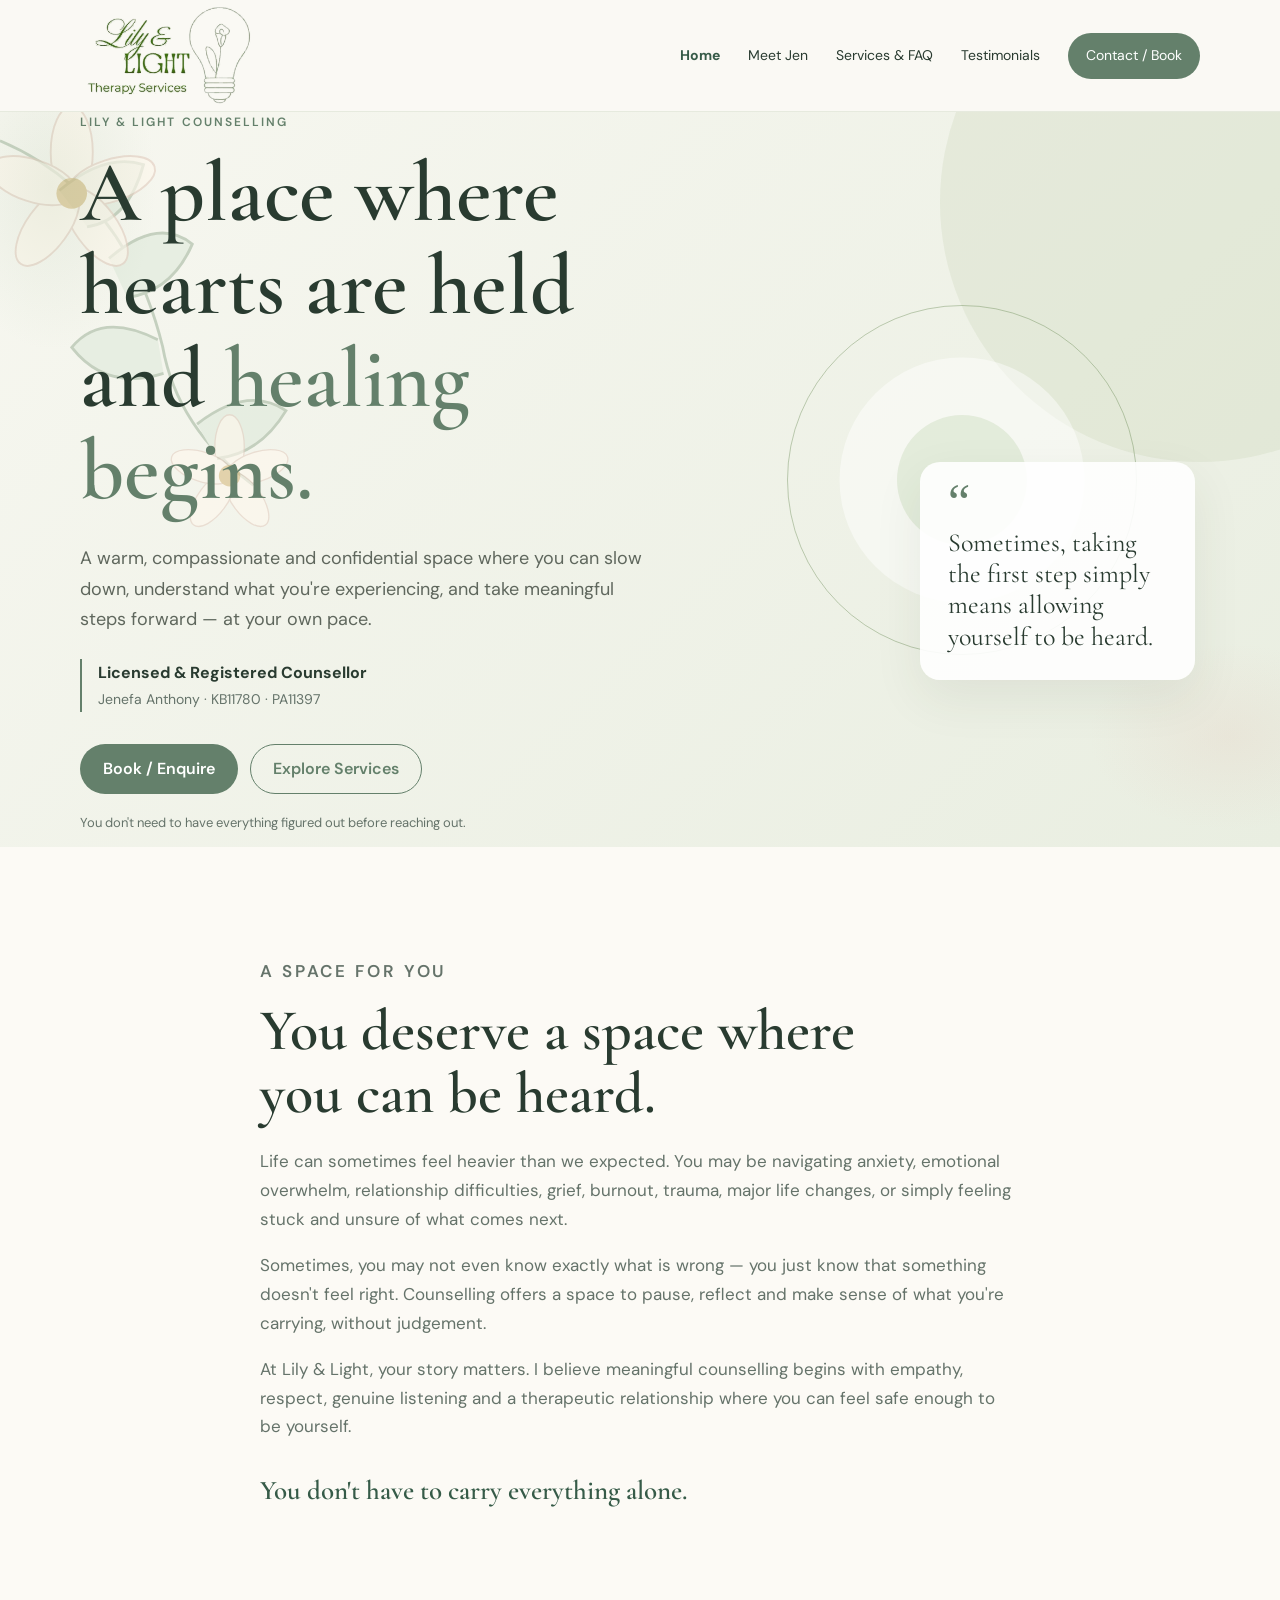
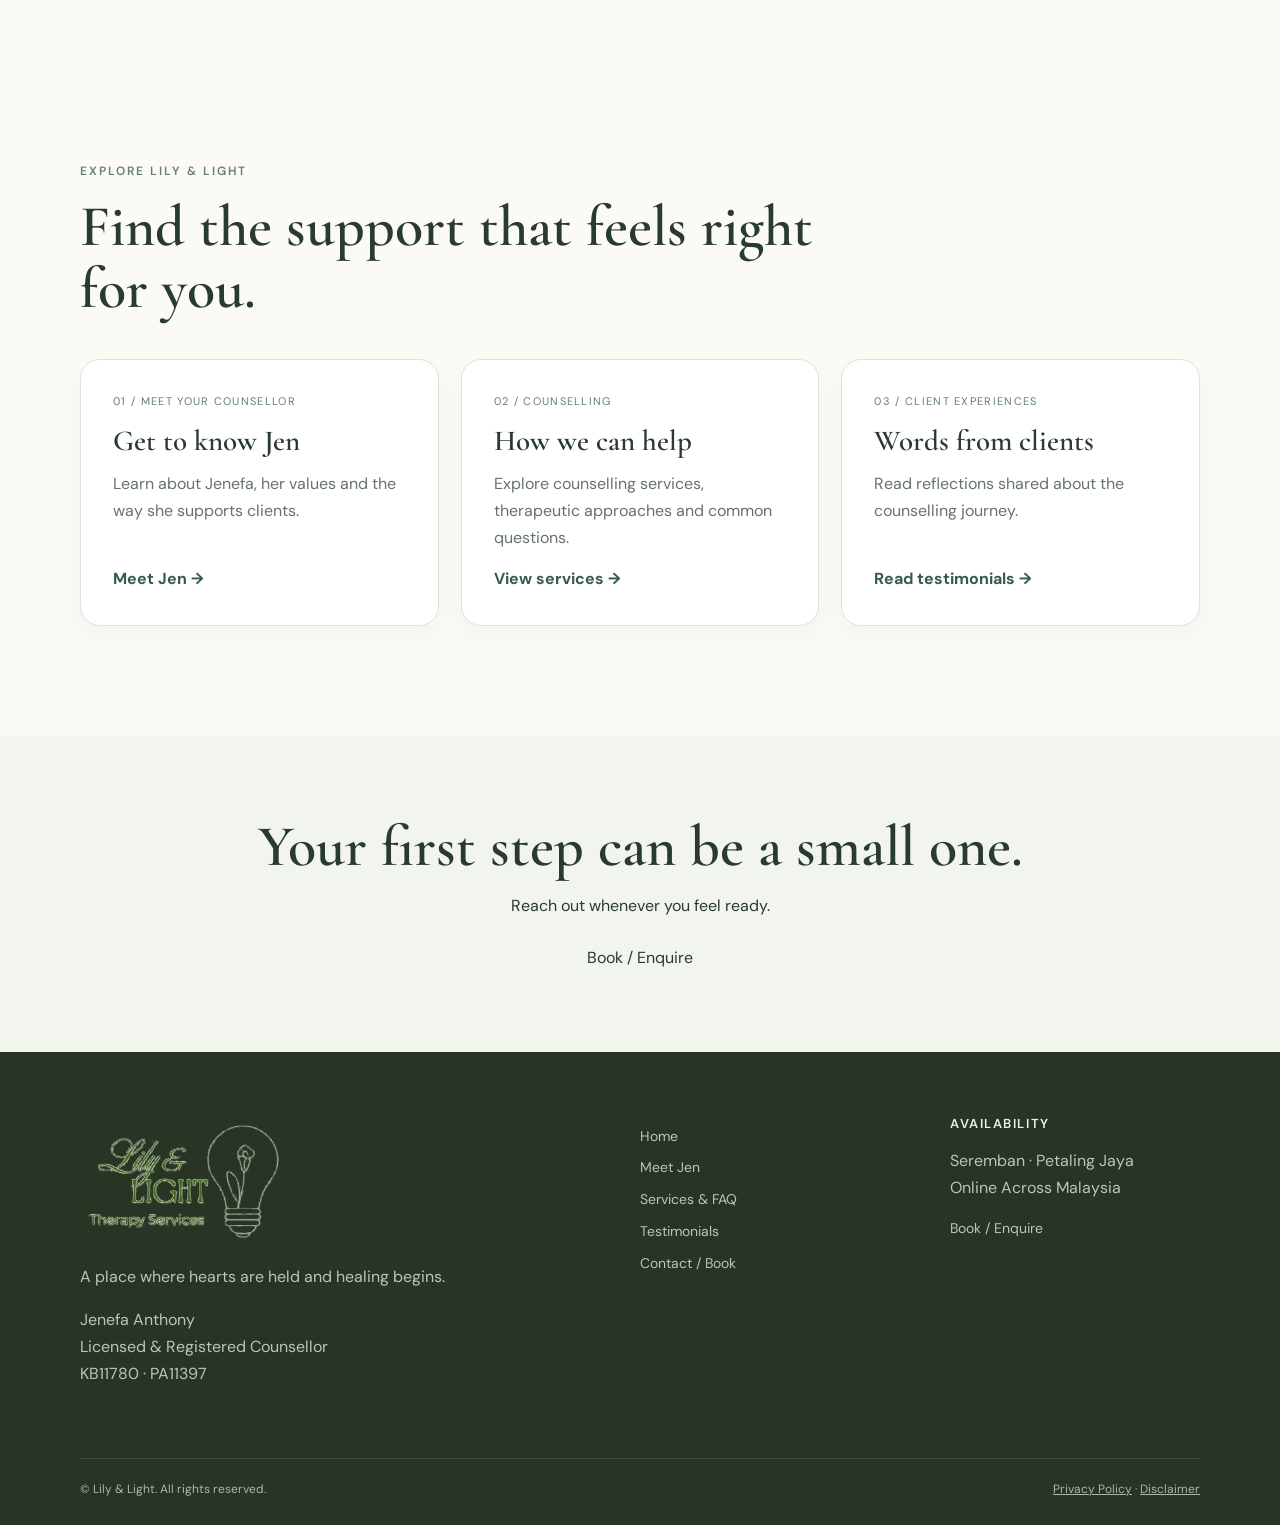
==== commit 7ad151fd: "Multipages" ====
--- a/index.html
+++ b/index.html
@@ -1,176 +1,53 @@
-<!doctype html>
+<!DOCTYPE html>
+
 <html lang="en">
 <head>
-  <meta charset="utf-8">
-  <meta name="viewport" content="width=device-width, initial-scale=1">
-  <meta name="description" content="Lily & Light offers warm, compassionate and confidential counselling with Jenefa Anthony, Licensed & Registered Counsellor. In-person in Seremban and Petaling Jaya, and online across Malaysia.">
-  <meta name="keywords" content="counselling Malaysia, counsellor Seremban, counsellor Petaling Jaya, online counselling Malaysia, couples counselling, Lily and Light">
-  <meta name="author" content="Lily & Light">
-  <meta name="theme-color" content="#55783c">
-  <meta property="og:title" content="Lily & Light | Counselling with Jenefa Anthony">
-  <meta property="og:description" content="A place where hearts are held and healing begins.">
-  <meta property="og:type" content="website">
-  <meta property="og:image" content="jenefa.jpg">
-  <title>Lily & Light | Counselling with Jenefa Anthony</title>
-  <link rel="icon" href="favicon.svg" type="image/svg+xml">
-  <link rel="stylesheet" href="style.css">
+<meta charset="utf-8"/>
+<meta content="width=device-width, initial-scale=1" name="viewport"/>
+<meta content="A warm, compassionate counselling space with Jenefa Anthony in Seremban, Petaling Jaya and online." name="description"/>
+<meta content="counselling Malaysia, counsellor Seremban, counsellor Petaling Jaya, online counselling Malaysia, couples counselling, Lily and Light" name="keywords"/>
+<meta content="Lily &amp; Light" name="author"/>
+<meta content="#55783c" name="theme-color"/>
+<meta content="Home | Lily &amp; Light Therapy Services" property="og:title"/>
+<meta content="A place where hearts are held and healing begins." property="og:description"/>
+<meta content="website" property="og:type"/>
+<meta content="jenefa.jpg" property="og:image"/>
+<title>Home | Lily &amp; Light Therapy Services</title>
+<link href="favicon.svg" rel="icon" type="image/svg+xml"/>
+<link href="style.css" rel="stylesheet"/>
 </head>
 <body>
-  <a class="skip-link" href="#main">Skip to content</a>
-  <header class="site-header" id="top">
-    <div class="container nav-wrap">
-      <a class="brand" href="#home" aria-label="Lily & Light home"><img src="logo.png" alt="Lily & Light logo"></a>
-      <button class="menu-toggle" type="button" aria-expanded="false" aria-controls="site-nav" aria-label="Open menu"><span></span><span></span><span></span></button>
-      <nav id="site-nav" class="site-nav" aria-label="Primary navigation">
-        <a href="#about">About Jenefa</a><a href="#services">Services</a><a href="#approach">Approach</a><a href="#locations">Locations</a><a href="#testimonials">Testimonials</a><a href="#faq">FAQ</a><a href="#contact" class="nav-cta">Book / Enquire</a>
-      </nav>
-    </div>
-  </header>
-
-  <main id="main">
-    <section class="hero" id="home">
-      <div class="hero-glow"></div>
-      <div class="container hero-grid">
-        <div class="hero-copy">
-          <p class="eyebrow">LILY &amp; LIGHT COUNSELLING</p>
-          <h1>A place where hearts are held and <em>healing begins.</em></h1>
-          <p class="hero-text">A warm, compassionate and confidential space where you can slow down, understand what you're experiencing, and take meaningful steps forward — at your own pace.</p>
-          <div class="credential"><strong>Licensed &amp; Registered Counsellor</strong><span>Jenefa Anthony · KB11780 · PA11397</span></div>
-          <div class="hero-actions"><a class="button button-primary" href="#contact">Book / Enquire</a><a class="button button-ghost" href="#services">Explore Services</a></div>
-          <p class="microcopy">You don't need to have everything figured out before reaching out.</p>
-        </div>
-        <div class="hero-art" aria-hidden="true"><div class="sun-ring"></div><div class="quote-card"><span class="quote-mark">“</span><p>Sometimes, taking the first step simply means allowing yourself to be heard.</p></div></div>
-      </div>
-    </section>
-
-    <section class="intro section">
-      <div class="container narrow">
-        <p class="eyebrow">A SPACE FOR YOU</p><h2>You deserve a space where you can be heard.</h2>
-        <p>Life can sometimes feel heavier than we expected. You may be navigating anxiety, emotional overwhelm, relationship difficulties, grief, burnout, trauma, major life changes, or simply feeling stuck and unsure of what comes next.</p>
-        <p>Sometimes, you may not even know exactly what is wrong — you just know that something doesn't feel right. Counselling offers a space to pause, reflect and make sense of what you're carrying, without judgement.</p>
-        <p>At Lily &amp; Light, your story matters. I believe meaningful counselling begins with empathy, respect, genuine listening and a therapeutic relationship where you can feel safe enough to be yourself.</p>
-        <p class="callout">You don't have to carry everything alone.</p>
-      </div>
-    </section>
-
-    <section class="section services-section" id="services">
-      <div class="container">
-        <div class="section-heading"><div><p class="eyebrow">HOW I CAN HELP</p><h2>Therapy that meets you where you are.</h2></div><p>Every person comes with a different story, experiences and needs. Therapy is tailored around you rather than following a one-size-fits-all approach.</p></div>
-        <div class="service-grid service-grid-wide">
-          <article class="service-card"><div class="icon">01</div><h3>Individual Counselling</h3><p>A private and supportive space to explore your thoughts, emotions, experiences, relationships and personal goals.</p></article>
-          <article class="service-card"><div class="icon">02</div><h3>Couples Counselling</h3><p>A space for couples to better understand one another, work through relationship difficulties, improve communication and rebuild connection.</p></article>
-          <article class="service-card"><div class="icon">03</div><h3>Family Counselling</h3><p>A supportive space for families to improve communication, understand one another's perspectives, work through difficulties and strengthen relationships.</p></article>
-          <article class="service-card"><div class="icon">04</div><h3>Personal Growth</h3><p>Develop greater self-awareness, understand patterns, clarify your values, strengthen boundaries and move towards a life that feels more meaningful.</p></article>
-          <article class="service-card"><div class="icon">05</div><h3>Psychological Assessments</h3><p>Professional psychological assessment services to support greater understanding of psychological and emotional functioning, where appropriate.</p></article>
-          <article class="service-card"><div class="icon">06</div><h3>Workplace Wellbeing</h3><p>Mental health and wellbeing support designed for organisations, including workplace wellbeing initiatives and programmes.</p></article>
-        </div>
-      </div>
-    </section>
-
-    <!-- Profile photo: upload your image as jenefa.jpg in the same folder as index.html. -->
-    <section class="split-section section" id="about">
-      <div class="container split-grid">
-        <div class="image-panel profile-image-panel">
-          <img src="jenefa.jpg" alt="Jenefa Anthony, Licensed and Registered Counsellor" class="profile-photo">
-          <p class="image-caption">Warm. Collaborative. Person-centred.</p>
-        </div>
-        <div class="content-panel"><p class="eyebrow">ABOUT JENEFA</p><h2>Meet Jen — Your Safe Space.</h2>
-<p><strong>Hi, I'm Jenefa Anthony, though most people call me Jen.</strong> I'm a Licensed and Registered Counsellor with Lembaga Kaunselor Malaysia and the founder of Lily &amp; Light Therapy Services.</p>
-<p>Through my work, I've come to appreciate that we rarely know the full story behind another person's smile. Sometimes, those who seem strongest are quietly struggling the most.</p>
-<p>Whatever brings you here, you don't have to prove that your pain is serious enough to deserve support.</p>
-<p>With a Master's degree in Counselling Psychology from Universiti Kebangsaan Malaysia (UKM), I bring evidence-informed approaches, professional care and a gentle, collaborative presence to our sessions.</p>
-<p>I'm here to listen, ask thoughtful questions and walk alongside you as we explore what meaningful change might look like for you.</p>
-<a class="button button-ghost about-read-more" href="meet-jen.html">Read My Story</a>
-<p class="registration"><strong>Registration:</strong> KB11780 · PA11397</p></div>
-      </div>
-    </section>
-
-    <section class="approach section" id="approach">
-      <div class="container">
-        <div class="section-heading centered"><p class="eyebrow">MY APPROACH</p><h2>Gentle. Collaborative. Individualised.</h2><p>Therapy is a relationship, not a formula. I begin by understanding you — your experiences, concerns, strengths and what you hope to change.</p></div>
-        <div class="approach-grid approach-four">
-          <div><span>01</span><h3>Listen</h3><p>We begin by creating a safe space for you to share what brings you to counselling and what matters most to you.</p></div>
-          <div><span>02</span><h3>Understand</h3><p>Together, we explore your emotions, thoughts, experiences, relationships and patterns with curiosity and compassion.</p></div>
-          <div><span>03</span><h3>Connect</h3><p>We explore the connections between what you've experienced, how you feel, how you respond and what you need.</p></div>
-          <div><span>04</span><h3>Move Forward</h3><p>Together, we identify meaningful and practical steps that align with your needs, values and goals.</p></div>
-        </div>
-        <p class="approach-note"><strong>There is no need to rush the process.</strong> Healing can happen one step at a time.</p>
-      </div>
-    </section>
-
-    <section class="section methods">
-      <div class="container methods-grid"><div><p class="eyebrow">THERAPEUTIC APPROACHES</p><h2>Professional tools, tailored to you.</h2><p>Therapy is tailored to each individual's needs, concerns and goals. Not every approach will be appropriate for every client.</p></div>
-        <div class="method-list"><span>Cognitive Behavioural Therapy (CBT)</span><span>Acceptance and Commitment Therapy (ACT)</span><span>Dialectical Behaviour Therapy (DBT)</span><span>Psychodynamic approaches</span><span>Internal Family Systems (IFS)-informed work</span><span>Family Systems approaches</span><span>Expressive Arts Therapy</span><span>Sand Tray Therapy</span><span>Metaphoric / therapeutic cards</span></div>
-      </div>
-    </section>
-
-    <section class="section locations" id="locations">
-      <div class="container"><div class="section-heading centered"><p class="eyebrow">WHERE WE ARE</p><h2>Support that meets you where you are.</h2></div>
-        <div class="location-grid"><article><span>01</span><h3>Seremban</h3><p>In-person counselling in Seremban for clients who prefer face-to-face sessions in a private and supportive setting.</p></article><article><span>02</span><h3>Petaling Jaya</h3><p>In-person counselling sessions are also available in Petaling Jaya.</p></article><article><span>03</span><h3>Online Across Malaysia</h3><p>Secure online counselling via Google Meet is available for clients throughout Malaysia.</p></article></div>
-      </div>
-    </section>
-
-    <section class="section expect">
-      <div class="container narrow"><p class="eyebrow">WHAT TO EXPECT</p><h2>Your first session doesn't have to be perfect.</h2><div class="expect-lines"><p>You don't need to prepare a speech.</p><p>You don't need to know exactly what is wrong.</p><p>And you don't have to tell me everything in your first session.</p></div><p>Your first session is an opportunity for us to get to know one another, understand what brought you to counselling, explore what you hope to work on and discuss how therapy may support you. You can ask questions too.</p><p class="callout">We start where you are.</p></div>
-    </section>
-
-    <section class="quote-section"><div class="container quote-inner"><p class="eyebrow">A LITTLE REMINDER</p><blockquote>You don't have to have everything figured out before you begin.</blockquote><p class="quote-sign">— Lily &amp; Light</p></div></section>
-
-
-    <section class="section testimonials" id="testimonials">
-      <div class="container">
-        <div class="section-heading centered">
-          <p class="eyebrow">CLIENT EXPERIENCES</p>
-          <h2>What clients say.</h2>
-          <p>Reflections shared by clients on their counselling experiences. Names are abbreviated or withheld for privacy.</p>
-        </div>
-        <div class="service-grid"><article class="service-card testimonial-card"><span class="testimonial-mark" aria-hidden="true">“</span><blockquote>“Starting therapy felt pretty intimidating, especially since I didn&#x27;t know what to expect, but Jen made the whole process so easy. She is so sweet, never makes you feel judged, and always asks the right questions that really get you thinking. Doing therapy with her over this past year has truly helped me grow and understand myself a lot better.”</blockquote><p class="testimonial-author">— N.D.N.</p></article>
-<article class="service-card testimonial-card"><span class="testimonial-mark" aria-hidden="true">“</span><blockquote>“When I first started counselling, I was going through a difficult period in my life and felt unsure about what to do next. Having someone listen and help me organise my thoughts made a difference. Jen didn&#x27;t simply tell me what decisions to make; she helped me explore my feelings, consider different perspectives and recognise what mattered to me. I appreciated her gentle but thoughtful approach, and the sessions gave me an opportunity to focus on myself and the changes I wanted to make.”</blockquote><p class="testimonial-author">— Anonymous client</p></article>
-<article class="service-card testimonial-card"><span class="testimonial-mark" aria-hidden="true">“</span><blockquote>“I used to overthink almost everything, and honestly, it was exhausting. I would keep replaying conversations in my head and worry about things that hadn&#x27;t even happened. Counselling with Jen helped me slow down and understand why I was doing this. She doesn&#x27;t just tell you what to do; she helps you look at things differently and figure out what works for you. I&#x27;m still learning, but I can see changes in how I handle situations now. I&#x27;m glad I decided to give therapy a chance.”</blockquote><p class="testimonial-author">— Anonymous client</p></article></div>
-      </div>
-    </section>
-
-    <section class="faq section" id="faq">
-      <div class="container faq-grid"><div><p class="eyebrow">QUESTIONS</p><h2>Frequently asked questions.</h2><p class="faq-intro">If your question isn't answered here, you're welcome to reach out.</p></div>
-        <div class="accordion">
-          <details><summary>What is the duration of a session?</summary><p>Individual counselling sessions are <strong>60 minutes</strong>, while couples counselling sessions are <strong>90 minutes</strong>.</p></details>
-          <details><summary>Do you offer online counselling?</summary><p>Yes. Online counselling is available via Google Meet for clients throughout Malaysia.</p></details>
-          <details><summary>Where are physical sessions conducted?</summary><p>In-person counselling is available in <strong>Bandar Sri Sendayan, Seremban</strong>, and <strong>Petaling Jaya</strong>.</p></details>
-          <details><summary>Do I need to know what I want to talk about before therapy?</summary><p>No. You don't need to have everything figured out before reaching out. We can begin by exploring what is currently happening and what brought you to counselling.</p></details>
-          <details><summary>Is counselling confidential?</summary><p>Counselling is confidential within the applicable professional, legal and safeguarding requirements. The limits of confidentiality will be explained clearly during the counselling process and informed consent.</p></details>
-          <details><summary>What if I'm not sure whether therapy is right for me?</summary><p>That's completely okay. You can reach out with your questions first. We can discuss what you're looking for and whether counselling may be appropriate for your needs.</p></details>
-        </div>
-      </div>
-    </section>
-    <section class="contact section" id="contact">
-      <div class="container contact-grid"><div class="contact-copy"><p class="eyebrow">CONTACT / BOOKING</p><h2>Ready to take the first step?</h2><p>You don't have to know exactly what to say. Simply reach out, tell me a little about what you're looking for, and I'll guide you through the next steps.</p>
-        <div class="contact-details">
-          <div><span>In-person</span><p>Bandar Sri Sendayan, Seremban · Petaling Jaya</p></div>
-          <div><span>Online</span><p>Google Meet · Available throughout Malaysia</p></div>
-          <div><span>Communication Hours</span><p>Monday–Friday: 9:00 AM–8:00 PM<br>Saturday: 9:00 AM–3:00 PM<br>Sunday &amp; Public Holidays: Closed</p></div>
-          <div><span>Session Scheduling</span><p>Tuesday–Friday: 9:00 AM–8:00 PM<br>Saturday: 9:00 AM–3:00 PM</p></div>
-          <div><span>WhatsApp</span><p><a href="https://wa.me/60102152195" target="_blank" rel="noopener">010-215 2195</a></p></div>
-          <div><span>Email</span><p><a href="mailto:lilylighttherapy@gmail.com">lilylighttherapy@gmail.com</a></p></div>
-        </div>
-      </div>
-
-      <form class="booking-form" id="bookingForm">
-        <div class="form-row"><label>Name<input type="text" name="name" autocomplete="name" required></label><label>Email<input type="email" name="email" autocomplete="email" required></label></div>
-        <label>WhatsApp Number<input type="tel" name="whatsapp" autocomplete="tel"></label>
-        <label>Preferred Session<select name="enquiry"><option>Individual Counselling</option><option>Couples Counselling</option><option>Family Counselling</option><option>Personal Growth</option><option>Psychological Assessment</option><option>Workplace Wellbeing</option><option>Not sure / I'd like to enquire</option></select></label>
-        <label>Preferred Mode<select name="mode"><option>In-person — Seremban</option><option>In-person — Petaling Jaya</option><option>Online</option><option>Not sure</option></select></label>
-        <label>Preferred Day / Time<input type="text" name="preferred_time" placeholder="e.g. Friday afternoon"></label>
-        <label>Message<textarea name="message" rows="5" placeholder="Please avoid sharing highly sensitive or confidential personal information through this enquiry form."></textarea></label>
-        <label class="consent"><input type="checkbox" required><span>I understand that this form is for general enquiries and appointment requests, not emergency or crisis support.</span></label>
-        <button class="button button-primary" type="submit">Send Enquiry</button>
-        <p class="form-note" id="formNote">Your enquiry will open WhatsApp so you can send it directly to Lily &amp; Light.</p>
-      </form></div>
-    </section>
-
-    <section class="disclaimer section"><div class="container narrow"><p class="eyebrow">IMPORTANT</p><h2>Not an emergency service.</h2><p>Lily &amp; Light does not provide emergency or crisis response through this website. If you are in immediate danger or need urgent help, contact your local emergency service or go to the nearest emergency department.</p><p>Information on this website is for general informational purposes and is not a substitute for professional assessment, diagnosis or treatment.</p></div></section>
-  </main>
-
-  <footer class="site-footer"><div class="container footer-grid"><div><img src="logo.png" alt="Lily & Light" class="footer-logo"><p>A place where hearts are held and healing begins.</p><p>Jenefa Anthony<br>Licensed &amp; Registered Counsellor<br>KB11780 · PA11397</p></div><div><h3>Explore</h3><a href="#about">About Jenefa</a><a href="#services">Services</a><a href="#approach">Approach</a><a href="#locations">Locations</a><a href="#testimonials">Testimonials</a><a href="#faq">FAQ</a></div><div><h3>Availability</h3><p>Seremban · Petaling Jaya<br>Online Across Malaysia</p><a href="#contact">Book / Enquire</a></div></div><div class="container footer-bottom"><span>© <span id="year"></span> Lily &amp; Light. All rights reserved.</span><span><a href="privacy.html">Privacy Policy</a> · <a href="disclaimer.html">Disclaimer</a></span></div></footer>
-  <script src="script.js"></script>
+<a class="skip-link" href="#main">Skip to content</a>
+<header class="site-header" id="top">
+<div class="container nav-wrap">
+<a aria-label="Lily &amp; Light home" class="brand" href="index.html"><img alt="Lily &amp; Light logo" src="logo.png"/></a>
+<button aria-controls="site-nav" aria-expanded="false" aria-label="Open menu" class="menu-toggle" type="button"><span></span><span></span><span></span></button>
+<nav aria-label="Primary navigation" class="site-nav" id="site-nav"><a aria-current="page" href="index.html">Home</a><a href="meet-jen.html">Meet Jen</a><a href="services.html">Services &amp; FAQ</a><a href="testimonials.html">Testimonials</a><a class="nav-cta" href="contact.html">Contact / Book</a></nav>
+</div>
+</header>
+<main id="main"><section class="hero" id="home">
+<div class="hero-glow"></div>
+<div class="container hero-grid">
+<div class="hero-copy">
+<p class="eyebrow">LILY &amp; LIGHT COUNSELLING</p>
+<h1>A place where hearts are held and <em>healing begins.</em></h1>
+<p class="hero-text">A warm, compassionate and confidential space where you can slow down, understand what you're experiencing, and take meaningful steps forward — at your own pace.</p>
+<div class="credential"><strong>Licensed &amp; Registered Counsellor</strong><span>Jenefa Anthony · KB11780 · PA11397</span></div>
+<div class="hero-actions"><a class="button button-primary" href="contact.html#contact">Book / Enquire</a><a class="button button-ghost" href="services.html">Explore Services</a></div>
+<p class="microcopy">You don't need to have everything figured out before reaching out.</p>
+</div>
+<div aria-hidden="true" class="hero-art"><div class="sun-ring"></div><div class="quote-card"><span class="quote-mark">“</span><p>Sometimes, taking the first step simply means allowing yourself to be heard.</p></div></div>
+</div>
+</section><section class="intro section">
+<div class="container narrow">
+<p class="eyebrow">A SPACE FOR YOU</p><h2>You deserve a space where you can be heard.</h2>
+<p>Life can sometimes feel heavier than we expected. You may be navigating anxiety, emotional overwhelm, relationship difficulties, grief, burnout, trauma, major life changes, or simply feeling stuck and unsure of what comes next.</p>
+<p>Sometimes, you may not even know exactly what is wrong — you just know that something doesn't feel right. Counselling offers a space to pause, reflect and make sense of what you're carrying, without judgement.</p>
+<p>At Lily &amp; Light, your story matters. I believe meaningful counselling begins with empathy, respect, genuine listening and a therapeutic relationship where you can feel safe enough to be yourself.</p>
+<p class="callout">You don't have to carry everything alone.</p>
+</div>
+</section><section class="section home-paths"><div class="container"><p class="eyebrow">EXPLORE LILY &amp; LIGHT</p><h2>Find the support that feels right for you.</h2><div class="path-grid"><a class="path-card" href="meet-jen.html"><span>01 / MEET YOUR COUNSELLOR</span><h3>Get to know Jen</h3><p>Learn about Jenefa, her values and the way she supports clients.</p><strong>Meet Jen →</strong></a><a class="path-card" href="services.html"><span>02 / COUNSELLING</span><h3>How we can help</h3><p>Explore counselling services, therapeutic approaches and common questions.</p><strong>View services →</strong></a><a class="path-card" href="testimonials.html"><span>03 / CLIENT EXPERIENCES</span><h3>Words from clients</h3><p>Read reflections shared about the counselling journey.</p><strong>Read testimonials →</strong></a></div></div></section><section class="page-cta"><div class="container"><h2>Your first step can be a small one.</h2><p>Reach out whenever you feel ready.</p><a class="btn btn-primary" href="contact.html">Book / Enquire</a></div></section></main>
+<footer class="site-footer"><div class="container footer-grid"><div><img alt="Lily &amp; Light" class="footer-logo" src="logo.png"/><p>A place where hearts are held and healing begins.</p><p>Jenefa Anthony<br/>Licensed &amp; Registered Counsellor<br/>KB11780 · PA11397</p></div><div><a aria-current="page" href="index.html">Home</a><a href="meet-jen.html">Meet Jen</a><a href="services.html">Services &amp; FAQ</a><a href="testimonials.html">Testimonials</a><a href="contact.html">Contact / Book</a></div><div><h3>Availability</h3><p>Seremban · Petaling Jaya<br/>Online Across Malaysia</p><a href="contact.html">Book / Enquire</a></div></div><div class="container footer-bottom"><span>© <span id="year"></span> Lily &amp; Light. All rights reserved.</span><span><a href="privacy.html">Privacy Policy</a> · <a href="disclaimer.html">Disclaimer</a></span></div></footer>
+<script src="script.js"></script>
 </body>
 </html>
--- a/style.css
+++ b/style.css
@@ -415,3 +415,18 @@
 .story-content p { margin:0 0 20px; }
 .story-footer { padding:25px 0; background:var(--green-dark); color:white; }
 @media(max-width:760px){ .story-layout{grid-template-columns:1fr;} .story-photo{position:static;max-width:360px;margin:auto;} .hero::before,.split-section::before,.testimonials::before,.faq::before{background-size:auto,auto,260px auto;} }
+
+/* Multi-page layout */
+.site-nav a[aria-current="page"]{color:var(--green-dark);font-weight:700}
+.page-banner{padding:90px 0 72px;background:linear-gradient(120deg,rgba(250,249,244,.94),rgba(238,241,232,.9)),url("floral-corner.svg") no-repeat right top;background-size:auto,auto 100%;border-bottom:1px solid rgba(85,120,60,.12)}
+.page-banner h1{max-width:900px;font-size:clamp(42px,6vw,78px);line-height:1.08;margin:12px 0 20px;color:var(--green-dark)}
+.page-banner-desc{max-width:670px;font-size:19px;color:var(--muted)}
+.home-paths{background:var(--cream)}
+.home-paths h2{max-width:740px;margin:12px 0 38px}
+.path-grid{display:grid;grid-template-columns:repeat(3,minmax(0,1fr));gap:22px}
+.path-card{display:flex;flex-direction:column;gap:14px;padding:32px;background:white;border:1px solid #dce5d5;border-radius:20px;color:var(--ink);text-decoration:none;box-shadow:0 10px 25px rgba(40,60,38,.04);transition:transform .2s,box-shadow .2s}
+.path-card:hover{transform:translateY(-4px);box-shadow:0 15px 35px rgba(40,60,38,.1)}
+.path-card span{font-size:11px;letter-spacing:.12em;color:var(--green)}
+.path-card h3{font-size:29px;margin:0}.path-card p{flex:1;color:var(--muted);margin:0}.path-card strong{color:var(--green-dark)}
+.page-cta{text-align:center;background:var(--sage);padding:80px 20px}.page-cta h2{margin:0 0 14px}.page-cta p{margin:0 0 25px}.page-cta a{display:inline-block;text-decoration:none}
+@media(max-width:760px){.path-grid{grid-template-columns:1fr}.page-banner{padding:65px 0 50px}.page-banner-desc{font-size:17px}.path-card{padding:24px}}
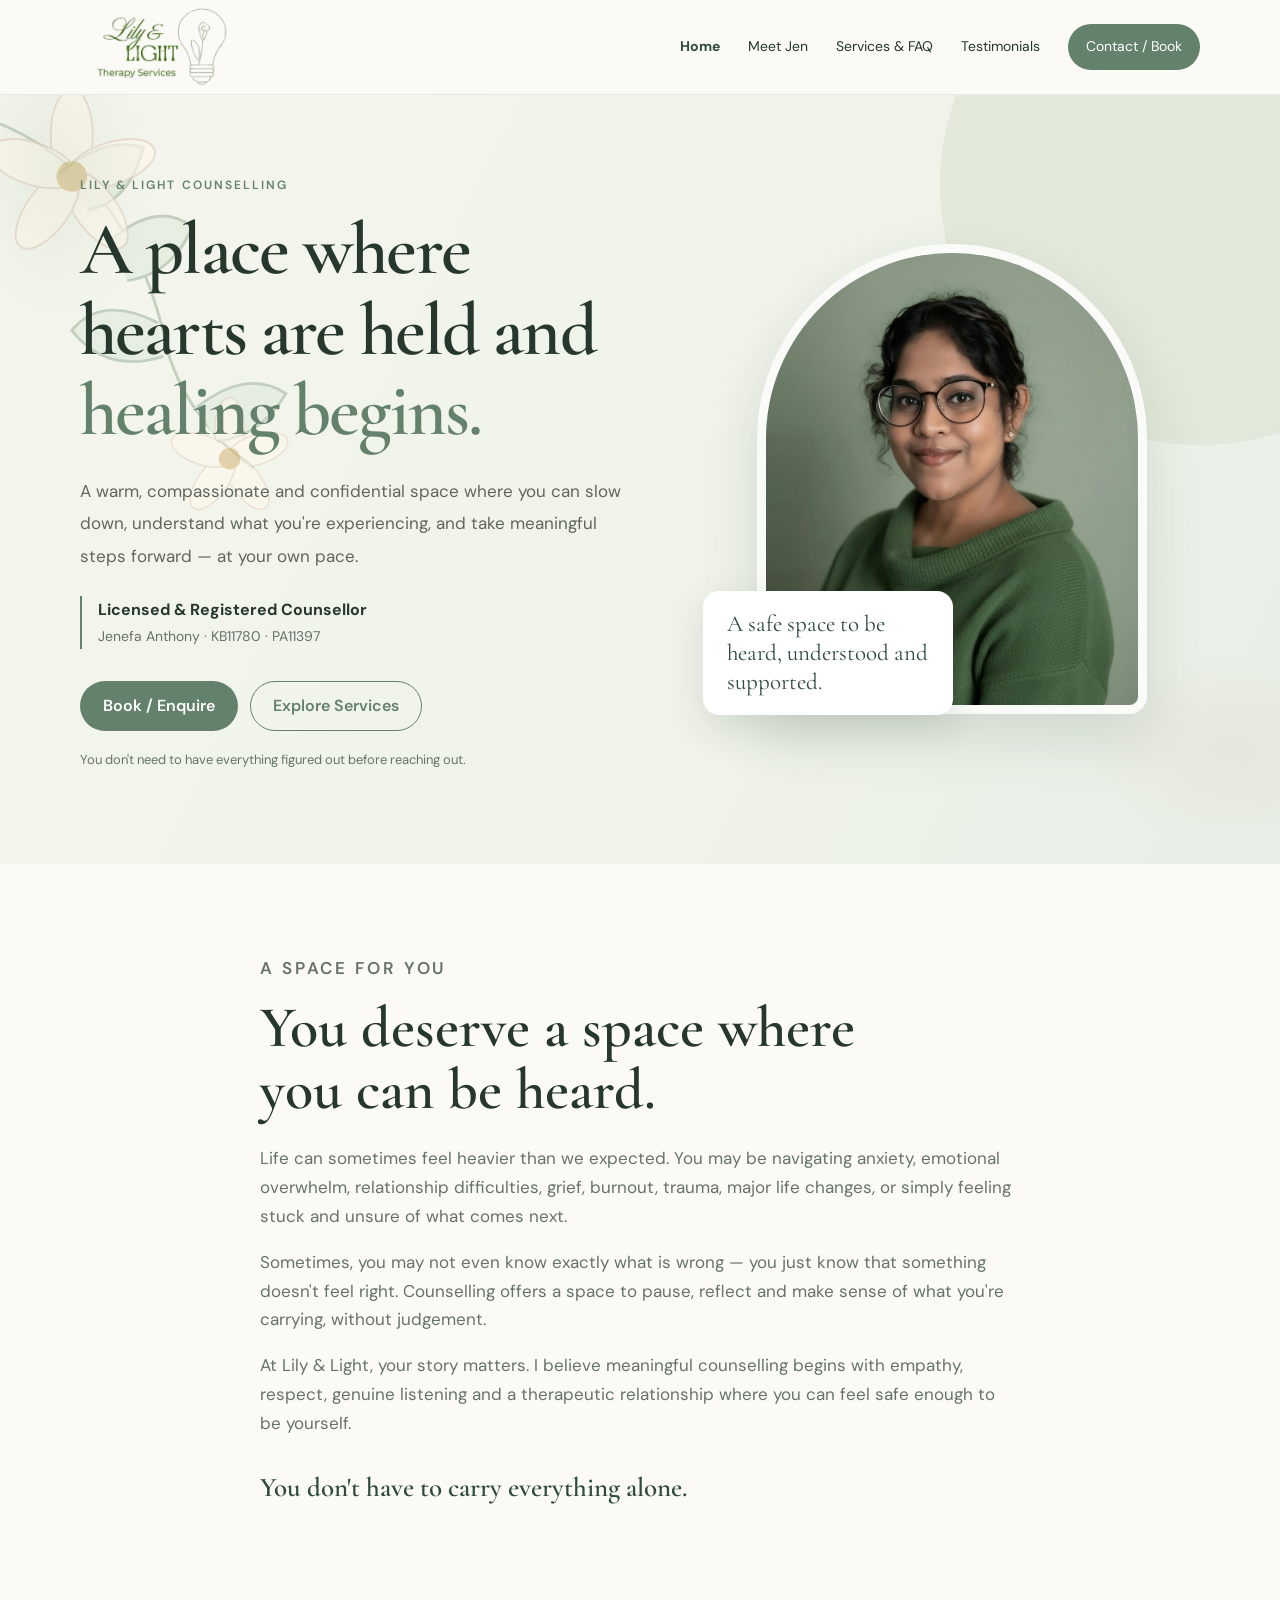
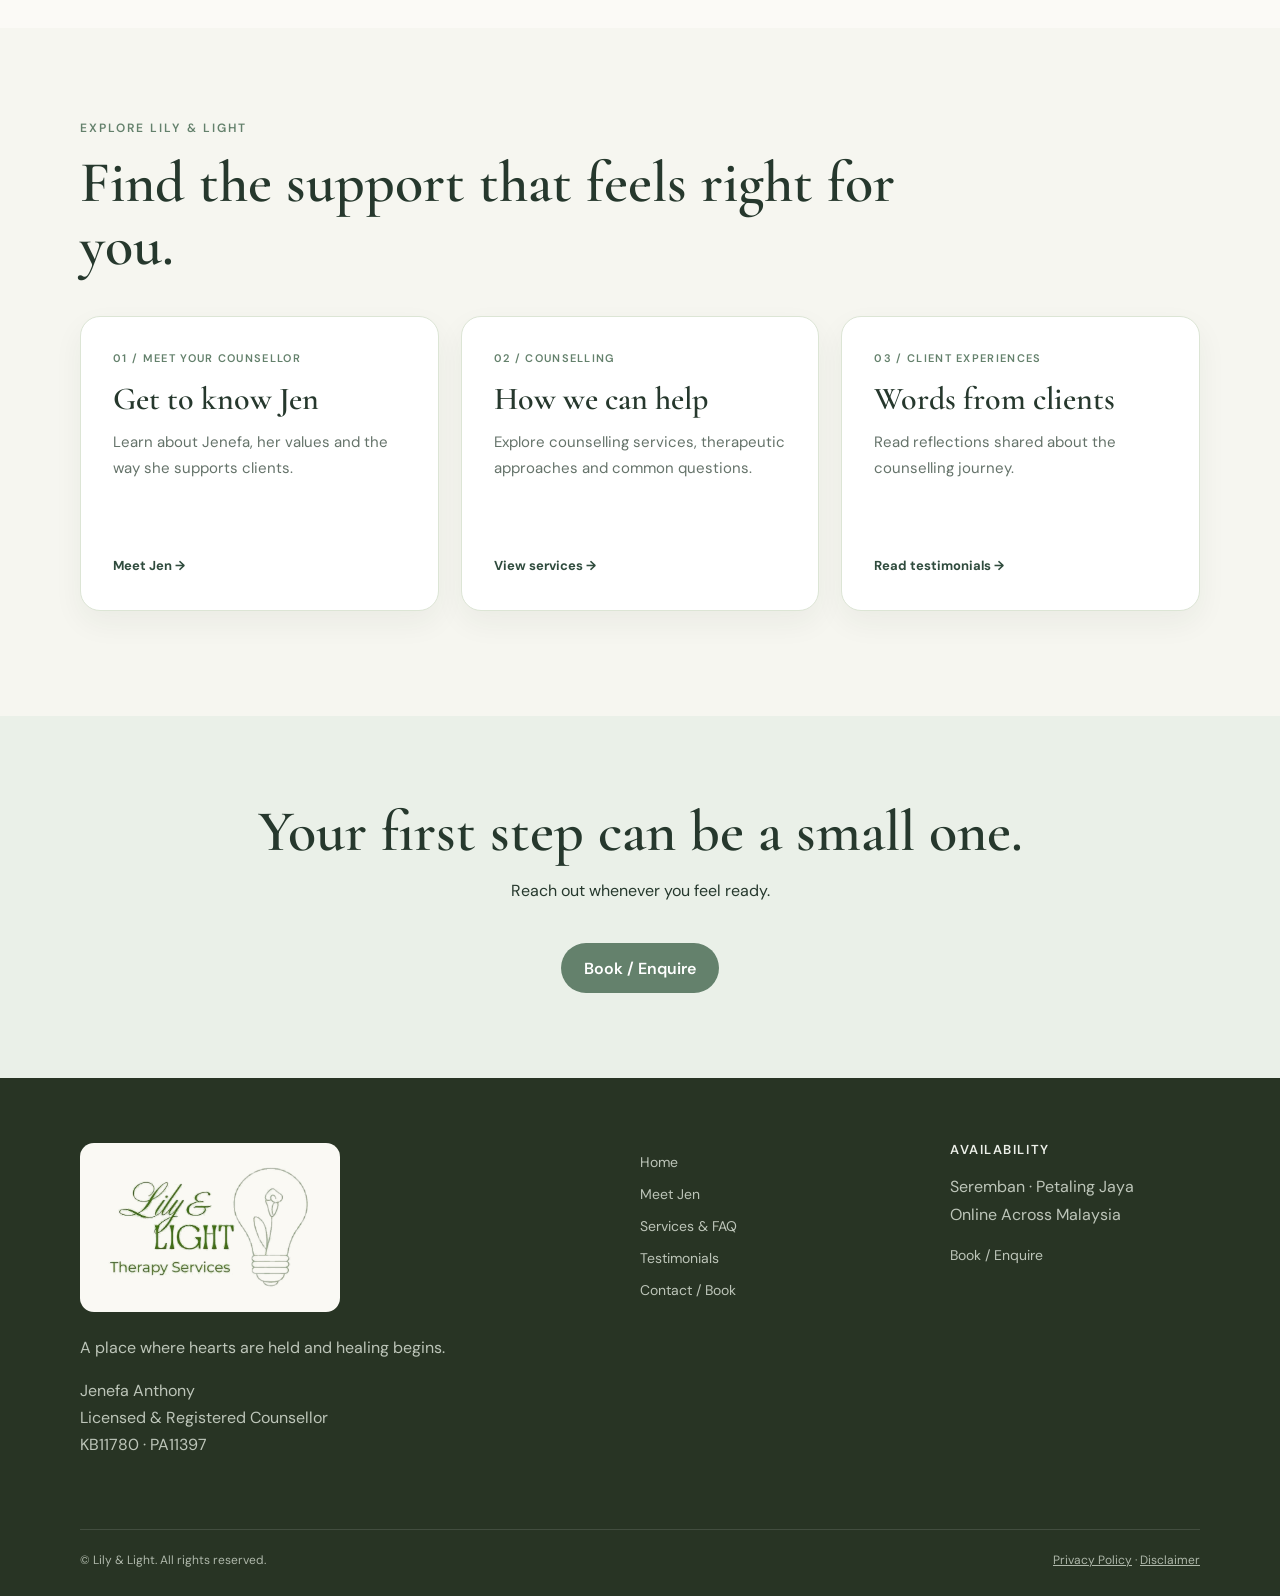
==== commit 8eeae8a0: "4th Version" ====
--- a/index.html
+++ b/index.html
@@ -14,7 +14,7 @@
 <meta content="jenefa.jpg" property="og:image"/>
 <title>Home | Lily &amp; Light Therapy Services</title>
 <link href="favicon.svg" rel="icon" type="image/svg+xml"/>
-<link href="style.css" rel="stylesheet"/>
+<link href="style.css?v=footer2" rel="stylesheet"/>
 </head>
 <body>
 <a class="skip-link" href="#main">Skip to content</a>
@@ -36,7 +36,7 @@
 <div class="hero-actions"><a class="button button-primary" href="contact.html#contact">Book / Enquire</a><a class="button button-ghost" href="services.html">Explore Services</a></div>
 <p class="microcopy">You don't need to have everything figured out before reaching out.</p>
 </div>
-<div aria-hidden="true" class="hero-art"><div class="sun-ring"></div><div class="quote-card"><span class="quote-mark">“</span><p>Sometimes, taking the first step simply means allowing yourself to be heard.</p></div></div>
+<div class="hero-art hero-photo-art"><div class="hero-photo-frame"><img src="jenefa.jpg" alt="Jenefa Anthony, registered counsellor and founder of Lily & Light"/></div><div class="hero-photo-note">A safe space to be heard, understood and supported.</div></div>
 </div>
 </section><section class="intro section">
 <div class="container narrow">
@@ -46,7 +46,7 @@
 <p>At Lily &amp; Light, your story matters. I believe meaningful counselling begins with empathy, respect, genuine listening and a therapeutic relationship where you can feel safe enough to be yourself.</p>
 <p class="callout">You don't have to carry everything alone.</p>
 </div>
-</section><section class="section home-paths"><div class="container"><p class="eyebrow">EXPLORE LILY &amp; LIGHT</p><h2>Find the support that feels right for you.</h2><div class="path-grid"><a class="path-card" href="meet-jen.html"><span>01 / MEET YOUR COUNSELLOR</span><h3>Get to know Jen</h3><p>Learn about Jenefa, her values and the way she supports clients.</p><strong>Meet Jen →</strong></a><a class="path-card" href="services.html"><span>02 / COUNSELLING</span><h3>How we can help</h3><p>Explore counselling services, therapeutic approaches and common questions.</p><strong>View services →</strong></a><a class="path-card" href="testimonials.html"><span>03 / CLIENT EXPERIENCES</span><h3>Words from clients</h3><p>Read reflections shared about the counselling journey.</p><strong>Read testimonials →</strong></a></div></div></section><section class="page-cta"><div class="container"><h2>Your first step can be a small one.</h2><p>Reach out whenever you feel ready.</p><a class="btn btn-primary" href="contact.html">Book / Enquire</a></div></section></main>
+</section><section class="section home-paths"><div class="container"><p class="eyebrow">EXPLORE LILY &amp; LIGHT</p><h2>Find the support that feels right for you.</h2><div class="path-grid"><a class="path-card" href="meet-jen.html"><span>01 / MEET YOUR COUNSELLOR</span><h3>Get to know Jen</h3><p>Learn about Jenefa, her values and the way she supports clients.</p><strong>Meet Jen →</strong></a><a class="path-card" href="services.html"><span>02 / COUNSELLING</span><h3>How we can help</h3><p>Explore counselling services, therapeutic approaches and common questions.</p><strong>View services →</strong></a><a class="path-card" href="testimonials.html"><span>03 / CLIENT EXPERIENCES</span><h3>Words from clients</h3><p>Read reflections shared about the counselling journey.</p><strong>Read testimonials →</strong></a></div></div></section><section class="page-cta"><div class="container"><h2>Your first step can be a small one.</h2><p>Reach out whenever you feel ready.</p><a class="button button-primary" href="contact.html">Book / Enquire</a></div></section></main>
 <footer class="site-footer"><div class="container footer-grid"><div><img alt="Lily &amp; Light" class="footer-logo" src="logo.png"/><p>A place where hearts are held and healing begins.</p><p>Jenefa Anthony<br/>Licensed &amp; Registered Counsellor<br/>KB11780 · PA11397</p></div><div><a aria-current="page" href="index.html">Home</a><a href="meet-jen.html">Meet Jen</a><a href="services.html">Services &amp; FAQ</a><a href="testimonials.html">Testimonials</a><a href="contact.html">Contact / Book</a></div><div><h3>Availability</h3><p>Seremban · Petaling Jaya<br/>Online Across Malaysia</p><a href="contact.html">Book / Enquire</a></div></div><div class="container footer-bottom"><span>© <span id="year"></span> Lily &amp; Light. All rights reserved.</span><span><a href="privacy.html">Privacy Policy</a> · <a href="disclaimer.html">Disclaimer</a></span></div></footer>
 <script src="script.js"></script>
 </body>
--- a/style.css
+++ b/style.css
@@ -430,3 +430,47 @@
 .path-card h3{font-size:29px;margin:0}.path-card p{flex:1;color:var(--muted);margin:0}.path-card strong{color:var(--green-dark)}
 .page-cta{text-align:center;background:var(--sage);padding:80px 20px}.page-cta h2{margin:0 0 14px}.page-cta p{margin:0 0 25px}.page-cta a{display:inline-block;text-decoration:none}
 @media(max-width:760px){.path-grid{grid-template-columns:1fr}.page-banner{padding:65px 0 50px}.page-banner-desc{font-size:17px}.path-card{padding:24px}}
+
+/* Polished multipage refresh — v4 */
+:root { --green:#64816c; --green-dark:#2f4b3d; --ink:#26382d; --sage:#edf1e9; --cream:#fbfaf6; }
+body{background:#fbfaf6}
+.site-header{background:rgba(251,250,246,.97)}
+.nav-wrap{min-height:94px}
+.brand img{width:165px;max-height:88px;object-fit:contain}
+.hero{min-height:640px;background:linear-gradient(115deg,#f5f6ed 0%,#edf2e9 75%,#e6eee5 100%);padding:80px 0}
+.hero-grid{grid-template-columns:1.05fr .95fr;gap:74px}
+.hero h1{font-size:clamp(50px,5.8vw,79px);letter-spacing:-.025em}
+.hero-text{font-size:17px;line-height:1.9}
+.hero-photo-art{min-height:500px;position:relative}
+.hero-photo-frame{width:min(390px,90%);height:470px;overflow:hidden;border-radius:220px 220px 20px 20px;border:9px solid rgba(255,255,255,.9);box-shadow:0 24px 55px rgba(44,71,53,.14);background:#cbd7c7}
+.hero-photo-frame img{width:100%;height:100%;object-fit:cover;object-position:center 28%}
+.hero-photo-note{position:absolute;bottom:14px;left:0;max-width:250px;background:#fff;padding:19px 24px;border-radius:16px;box-shadow:0 12px 36px rgba(40,60,38,.12);font-family:"Cormorant Garamond",Georgia,serif;font-size:23px;line-height:1.25;color:var(--green-dark)}
+.home-paths{background:#f6f6f0;padding:90px 0 105px}
+.home-paths h2{max-width:820px}
+.path-grid{display:grid!important;grid-template-columns:repeat(3,minmax(0,1fr))!important;gap:22px!important}
+.path-card{display:flex!important;flex-direction:column!important;min-height:295px;padding:32px!important;background:#fff!important;border:1px solid #dce5d5!important;border-radius:20px!important;color:var(--ink)!important;text-decoration:none!important;box-shadow:0 12px 30px rgba(40,60,38,.055)!important;transition:transform .2s,box-shadow .2s}
+.path-card:hover{transform:translateY(-5px);box-shadow:0 18px 38px rgba(40,60,38,.12)!important}
+.path-card span{font-size:11px;letter-spacing:.12em;color:var(--green);font-weight:600}
+.path-card h3{font-size:32px;margin:0;line-height:1.1;text-decoration:none}
+.path-card p{flex:1;color:var(--muted);font-size:15px;line-height:1.7;margin:0;text-decoration:none}
+.path-card strong{font-size:13px;color:var(--green-dark);margin-top:8px}
+.page-cta{background:#eaf0e8;padding:85px 20px}
+.page-cta .button{display:inline-flex!important;text-decoration:none!important;margin-top:14px}
+.intro{padding:90px 0}
+@media(max-width:900px){.hero-grid{gap:30px}.hero-photo-frame{height:400px}.path-grid{gap:14px!important}.path-card{padding:24px!important}}
+@media(max-width:760px){.hero{padding:55px 0;min-height:auto}.hero-grid{grid-template-columns:1fr;gap:20px}.hero h1{font-size:clamp(46px,11vw,64px)}.hero-photo-art{min-height:410px}.hero-photo-frame{width:min(310px,88%);height:390px}.hero-photo-note{left:4%;bottom:0;max-width:215px}.path-grid{grid-template-columns:1fr!important}.path-card{min-height:220px}.home-paths{padding:70px 0}}
+
+/* Footer logo: keep original artwork legible against the dark footer. */
+.site-footer .footer-logo {
+  display: block;
+  width: min(260px, 100%);
+  height: auto;
+  box-sizing: border-box;
+  padding: 16px 20px;
+  margin: 0 0 22px;
+  background: #faf9f4;
+  border-radius: 14px;
+  filter: none;
+  opacity: 1;
+  object-fit: contain;
+}
